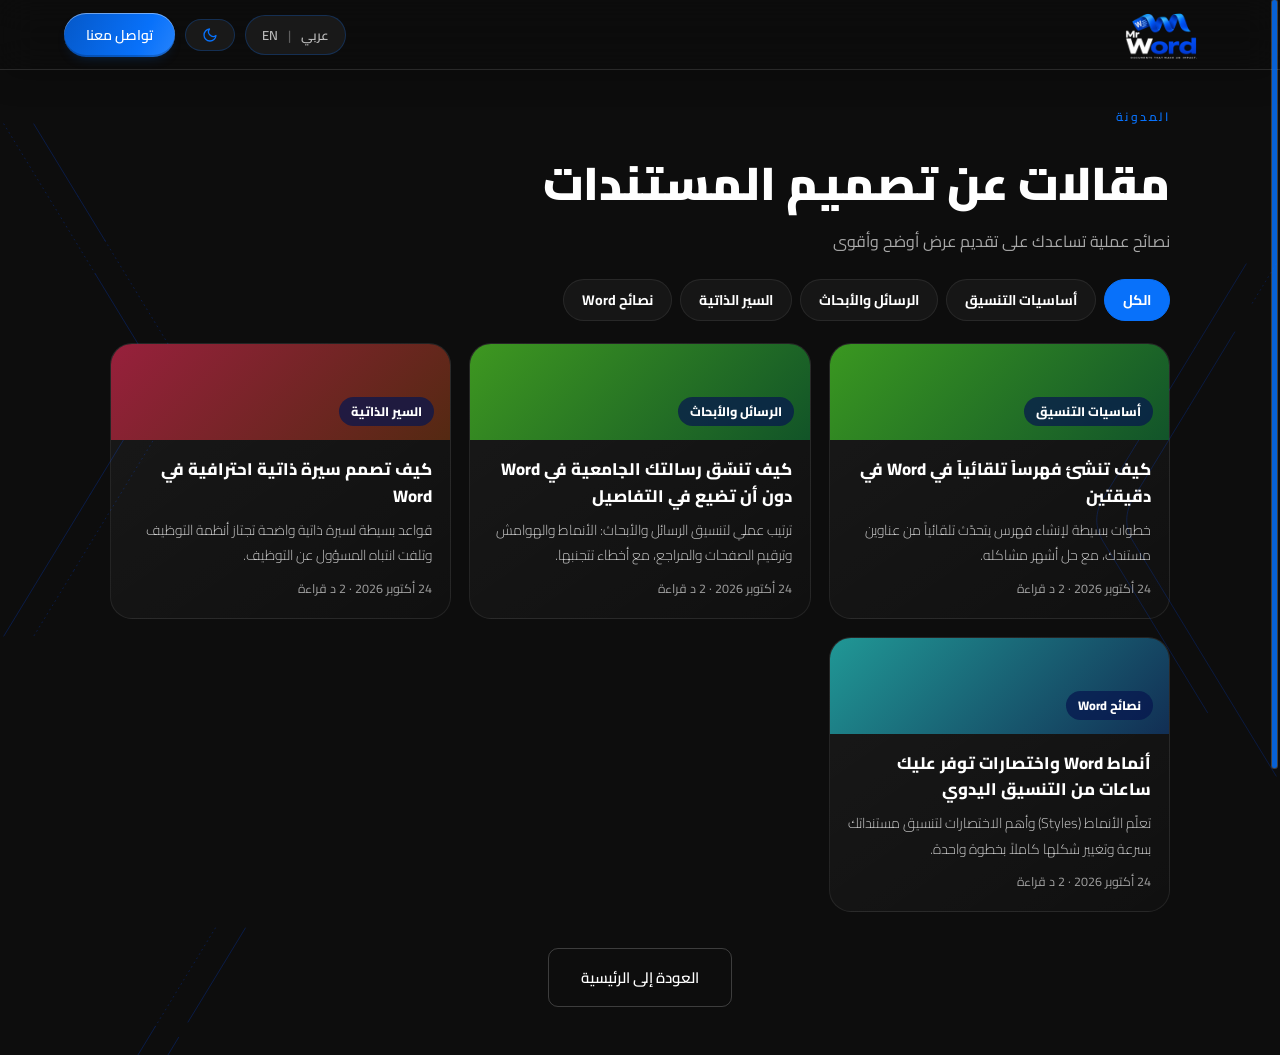
==== blog.html @ cda93b3d "update" ====
<!doctype html>
<html lang="ar" dir="rtl">
  <head>
    <meta charset="UTF-8" />
    <link rel="icon" type="image/png" sizes="32x32" href="image/logoo.png" />
    <link rel="shortcut icon" href="image/logoo.png" />
    <meta name="viewport" content="width=device-width, initial-scale=1.0" />
    <title>مدونة تصميم المستندات | Mr Word</title>
    <meta name="description" content="مقالات عملية عن تنسيق مستندات Word: الفهارس والأنماط والرسائل الجامعية والسير الذاتية ونصائح تختصر وقتك." />
    <meta name="robots" content="index,follow,max-image-preview:large" />
    <link rel="canonical" href="https://hedaribrahem.github.io/Mr-Word/blog.html" />
    <meta name="theme-color" content="#0871FA" />
    <meta property="og:type" content="website" />
    <meta property="og:locale" content="ar_AR" />
    <meta property="og:site_name" content="Mr Word" />
    <meta property="og:title" content="مدونة تصميم المستندات | Mr Word" />
    <meta property="og:description" content="مقالات عملية عن تنسيق مستندات Word: الفهارس والأنماط والرسائل الجامعية والسير الذاتية ونصائح تختصر وقتك." />
    <meta property="og:url" content="https://hedaribrahem.github.io/Mr-Word/blog.html" />
    <meta property="og:image" content="https://hedaribrahem.github.io/Mr-Word/image/og-cover.jpg" />
    <meta property="og:image:width" content="1200" />
    <meta property="og:image:height" content="630" />
    <meta name="twitter:card" content="summary_large_image" />
    <meta name="twitter:title" content="مدونة تصميم المستندات | Mr Word" />
    <meta name="twitter:description" content="مقالات عملية عن تنسيق مستندات Word: الفهارس والأنماط والرسائل الجامعية والسير الذاتية ونصائح تختصر وقتك." />
    <meta name="twitter:image" content="https://hedaribrahem.github.io/Mr-Word/image/og-cover.jpg" />
    <script type="application/ld+json">{"@context":"https://schema.org","@graph":[{"@type":"CollectionPage","@id":"https://hedaribrahem.github.io/Mr-Word/blog.html#page","url":"https://hedaribrahem.github.io/Mr-Word/blog.html","name":"مدونة Mr Word","description":"مقالات عملية عن تنسيق مستندات Word: الفهارس والأنماط والرسائل الجامعية والسير الذاتية ونصائح تختصر وقتك.","inLanguage":"ar","isPartOf":{"@id":"https://hedaribrahem.github.io/Mr-Word/#website"},"publisher":{"@id":"https://hedaribrahem.github.io/Mr-Word/#org"}},{"@type":"BreadcrumbList","itemListElement":[{"@type":"ListItem","position":1,"name":"الرئيسية","item":"https://hedaribrahem.github.io/Mr-Word/"},{"@type":"ListItem","position":2,"name":"المدونة","item":"https://hedaribrahem.github.io/Mr-Word/blog.html"}]}]}</script>
    <link rel="preconnect" href="https://fonts.googleapis.com" />
    <link rel="preconnect" href="https://fonts.gstatic.com" crossorigin />
    <link href="https://fonts.googleapis.com/css2?family=Cairo:wght@300;400;500;600;700;900&family=Tajawal:wght@300;400;500;700;900&display=swap" rel="stylesheet" />
    <link rel="stylesheet" href="style.css" />
  </head>
  <body>
    <script>
      (function () {
        try {
          var t = localStorage.getItem('theme'), l = localStorage.getItem('lang');
          if (t === 'light') document.body.classList.add('light-mode');
          if (l === 'en') { document.documentElement.lang = 'en'; document.documentElement.dir = 'ltr'; document.body.dir = 'ltr'; }
        } catch (e) {}
      })();
    </script>
    <nav id="navbar">
      <a href="index.html" class="nav-logo"><img src="image/logoo.png" alt="Mr Word" class="logo-img" /></a>
      <div style="display: flex; align-items: center; gap: 10px">
        <button class="lang-toggle" onclick="toggleLang()"><span class="lang-text lang-ar">عربي</span><span class="lang-sep">|</span><span class="lang-text lang-en">EN</span></button>
        <button class="theme-toggle" onclick="toggleTheme()" aria-label="Toggle theme"><span class="theme-icon"></span></button>
        <a href="https://wa.me/963935919037" target="_blank" class="nav-cta" data-translate="nav_cta">تواصل معنا</a>
      </div>
    </nav>
    <main class="bl-main">
      <div class="section-header" style="margin-bottom: 24px; text-align: start;"><div><div class="section-label">المدونة</div><h1 class="section-title" style="margin-top: 12px;">مقالات عن تصميم المستندات</h1><p class="section-subtitle" style="margin-top: 8px;">نصائح عملية تساعدك على تقديم عرض أوضح وأقوى</p></div></div>
      <div class="bl-chips" id="blChips"><button type="button" class="bl-chip on" data-c="">الكل</button><button type="button" class="bl-chip" data-c="أساسيات التنسيق">أساسيات التنسيق</button><button type="button" class="bl-chip" data-c="الرسائل والأبحاث">الرسائل والأبحاث</button><button type="button" class="bl-chip" data-c="السير الذاتية">السير الذاتية</button><button type="button" class="bl-chip" data-c="نصائح Word">نصائح Word</button></div>
      <div class="bl-grid" id="blGrid"><a class="bl-card" href="blog/automatic-table-of-contents-word.html" data-cat="أساسيات التنسيق"><span class="bl-cov" style="--h:107"><span>أساسيات التنسيق</span></span><span class="bl-cb"><b class="bl-ct">كيف تنشئ فهرساً تلقائياً في Word في دقيقتين</b><span class="bl-cd">خطوات بسيطة لإنشاء فهرس يتحدّث تلقائياً من عناوين مستندك، مع حل أشهر مشاكله.</span><span class="bl-cm">24 أكتوبر 2026 · 2 د قراءة</span></span></a><a class="bl-card" href="blog/format-thesis-in-word.html" data-cat="الرسائل والأبحاث"><span class="bl-cov" style="--h:105"><span>الرسائل والأبحاث</span></span><span class="bl-cb"><b class="bl-ct">كيف تنسّق رسالتك الجامعية في Word دون أن تضيع في التفاصيل</b><span class="bl-cd">ترتيب عملي لتنسيق الرسائل والأبحاث: الأنماط والهوامش وترقيم الصفحات والمراجع، مع أخطاء تتجنبها.</span><span class="bl-cm">24 أكتوبر 2026 · 2 د قراءة</span></span></a><a class="bl-card" href="blog/professional-cv-in-word.html" data-cat="السير الذاتية"><span class="bl-cov" style="--h:346"><span>السير الذاتية</span></span><span class="bl-cb"><b class="bl-ct">كيف تصمم سيرة ذاتية احترافية في Word</b><span class="bl-cd">قواعد بسيطة لسيرة ذاتية واضحة تجتاز أنظمة التوظيف وتلفت انتباه المسؤول عن التوظيف.</span><span class="bl-cm">24 أكتوبر 2026 · 2 د قراءة</span></span></a><a class="bl-card" href="blog/word-styles-and-shortcuts.html" data-cat="نصائح Word"><span class="bl-cov" style="--h:179"><span>نصائح Word</span></span><span class="bl-cb"><b class="bl-ct">أنماط Word واختصارات توفر عليك ساعات من التنسيق اليدوي</b><span class="bl-cd">تعلّم الأنماط (Styles) وأهم الاختصارات لتنسيق مستنداتك بسرعة وتغيير شكلها كاملاً بخطوة واحدة.</span><span class="bl-cm">24 أكتوبر 2026 · 2 د قراءة</span></span></a></div>
      <p class="bl-back"><a class="btn-outline" href="index.html">العودة إلى الرئيسية</a></p>
    </main>
    <script>
      (function () {
        var box = document.getElementById("blChips"); if (!box) return;
        box.addEventListener("click", function (e) {
          var b = e.target.closest(".bl-chip"); if (!b) return;
          [].forEach.call(box.children, function (x) { x.classList.toggle("on", x === b); });
          [].forEach.call(document.querySelectorAll("#blGrid .bl-card"), function (c) { c.hidden = !!b.dataset.c && c.dataset.cat !== b.dataset.c; });
        });
      })();
    </script>
    <script src="main.js"></script>
    <script src="scrollbar.js"></script>
  </body>
</html>
---- style.css ----
:root {
  --red: #0871FA;
  --red-dark: #0558c8;
  --red-glow: rgba(8, 113, 250, 0.25);
  --dark: #363636;
  --darker: #1a1a1a;
  --darkest: #0d0d0d;
  --white: #ffffff;
  --off-white: #f8f8f8;
  --light-gray: #f0f0f0;
  --mid-gray: #999;
  --bg: #0d0d0d;
  --bg-rgb: 13, 13, 13;
  --surface: rgba(255, 255, 255, 0.03);
  --surface-strong: rgba(255, 255, 255, 0.08);
  --surface-stronger: rgba(255, 255, 255, 0.12);
  --surface-border: rgba(255, 255, 255, 0.08);
  --surface-border-soft: rgba(255, 255, 255, 0.04);
  --surface-rgb: 255, 255, 255;
  --text: #ffffff;
  --text-rgb: 255, 255, 255;
  --text-muted: rgba(255, 255, 255, 0.68);
  --text-muted-strong: rgba(255, 255, 255, 0.55);
  --text-weak: rgba(255, 255, 255, 0.45);
  --shadow: rgba(0, 0, 0, 0.45);
  --shadow-heavy: rgba(0, 0, 0, 0.6);
  --shadow-medium: rgba(0, 0, 0, 0.5);
  --shadow-soft: rgba(0, 0, 0, 0.18);
  --shadow-muted: rgba(0, 0, 0, 0.3);
  --overlay: rgba(0, 0, 0, 0.95);
  --foreground-overlay: rgba(0, 0, 0, 0.6);
  --panel: rgba(255, 255, 255, 0.03);
  --transition: 0.35s cubic-bezier(0.4, 0, 0.2, 1);
  --darkest-rgb: 13, 13, 13;
  --darker-rgb: 26, 26, 26;
  --dark-rgb: 54, 54, 54;
  --white-rgb: 255, 255, 255;
  --red-rgb: 8, 113, 250;
  --off-white-rgb: 248, 248, 248;
  --light-gray-rgb: 240, 240, 240;
  --mid-gray-rgb: 153, 153, 153;
  --hero-bg-start: #0d0d0d;
  --hero-bg-end: #1a1a1a;
  --hero-slide-shadow: rgba(0, 0, 0, 0.4);
}
html[dir="rtl"] body {
  direction: rtl;
}
html[dir="ltr"] body {
  direction: ltr;
}

.light-mode {
  --bg: #f7f7f7;
  --bg-rgb: 247, 247, 247;
  --surface: rgba(255, 255, 255, 0.94);
  --surface-strong: rgba(255, 255, 255, 0.98);
  --surface-stronger: rgba(255, 255, 255, 0.88);
  --surface-border: rgba(0, 0, 0, 0.08);
  --surface-border-soft: rgba(0, 0, 0, 0.04);
  --surface-rgb: 255, 255, 255;
  --text: #161616;
  --text-rgb: 22, 22, 22;
  --text-muted: rgba(22, 22, 22, 0.72);
  --text-muted-strong: rgba(22, 22, 22, 0.6);
  --text-weak: rgba(22, 22, 22, 0.55);
  --shadow: rgba(0, 0, 0, 0.08);
  --shadow-heavy: rgba(0, 0, 0, 0.12);
  --shadow-medium: rgba(0, 0, 0, 0.08);
  --shadow-soft: rgba(0, 0, 0, 0.04);
  --shadow-muted: rgba(0, 0, 0, 0.18);
  --overlay: rgba(var(--text-rgb), 0.08);
  --foreground-overlay: rgba(var(--text-rgb), 0.15);
  --panel: rgba(255, 255, 255, 0.95);
  --darkest: #ffffff;
  --darker: #f4f4f4;
  --dark: #eaeaea;
  --white-rgb: 255, 255, 255;
  --red-rgb: 8, 113, 250;
  --off-white-rgb: 248, 248, 248;
  --light-gray-rgb: 224, 224, 224;
  --mid-gray-rgb: 102, 102, 102;
  --hero-bg-start: #f7f7f7;
  --hero-bg-end: #eaeaea;
  --hero-slide-shadow: rgba(0, 0, 0, 0.12);
}

/* Light Mode Overrides */
.light-mode nav {
  background: rgba(var(--surface-rgb), 0.96);
  border-bottom-color: var(--surface-border);
}

.light-mode .nav-links a {
  color: rgba(var(--text-rgb), 0.78);
}

.light-mode .nav-links a:hover {
  color: rgb(var(--text-rgb));
}

.light-mode .lang-toggle,
.light-mode .theme-toggle {
  background: rgba(var(--surface-rgb), 0.88);
  color: rgb(var(--red-rgb));
  border-color: var(--surface-border);
}

.light-mode .video-title {
  color: rgb(0, 0, 0);
}

.light-mode .lang-toggle:hover,
.light-mode .theme-toggle:hover {
  background: rgba(8, 113, 250, 0.12);
  border-color: rgba(8, 113, 250, 0.4);
  color: rgb(var(--white-rgb));
}

.light-mode .lang-toggle:hover {
  color: rgb(var(--red-rgb));
}

.light-mode .lang-sep {
  color: rgba(var(--text-rgb), 0.45);
}

.light-mode .btn-outline {
  border-color: var(--surface-border);
  color: rgb(var(--text-rgb));
}

.light-mode .hero-bg {
  background:
    radial-gradient(ellipse 60% 70% at 70% 50%, rgba(8, 113, 250, 0.06) 0%, transparent 70%),
    radial-gradient(ellipse 40% 50% at 10% 80%, rgba(8, 113, 250, 0.03) 0%, transparent 60%);
}

.light-mode .hero-grid-lines {
  background-image:
    linear-gradient(rgba(var(--text-rgb), 0.03) 1px, transparent 1px),
    linear-gradient(90deg, rgba(var(--text-rgb), 0.03) 1px, transparent 1px);
}

.light-mode .hero-mockup img {
  box-shadow:
    0 30px 60px rgba(var(--shadow-soft), 0.25),
    0 0 35px rgba(var(--red-rgb), 0.12);
}

.light-mode .floating-badge {
  background: rgba(var(--surface-rgb), 0.92);
  border: 1px solid rgba(8, 113, 250, 0.2);
  color: rgb(var(--text-rgb));
  box-shadow: 0 20px 40px rgba(var(--text-rgb), 0.04);
}

.light-mode .floating-badge .icon::before {
  background: rgba(255, 255, 255, 0.95);
  box-shadow: 0 0 8px rgba(255, 255, 255, 0.24);
}

.light-mode .floating-badge .icon {
  background: var(--red);
}

.light-mode .service-card {
  background: var(--surface);
  border: 1px solid var(--surface-border);
  box-shadow: 0 18px 45px rgba(var(--shadow-soft), 0.06);
}

.light-mode .service-card.featured {
  background: rgba(8, 113, 250, 0.05);
  border-color: rgba(8, 113, 250, 0.3);
}

.light-mode .work-item {
  background: var(--surface);
  border: 1px solid var(--surface-border);
  box-shadow: 0 16px 38px rgba(var(--shadow-soft), 0.05);
}

.light-mode .work-overlay {
  background: linear-gradient(135deg, rgba(var(--text-rgb), 0.18), rgba(var(--text-rgb), 0.1));
}

.light-mode .work-item .work-label {
  color: var(--dark);
  background: rgba(var(--surface-rgb), 0.94);
}

.light-mode .template-card {
  background: var(--surface);
  border: 1px solid var(--surface-border);
}

.light-mode .template-thumb {
  background: linear-gradient(180deg, rgba(var(--surface-rgb), 0.95), rgba(var(--surface-rgb), 0.86));
}

.light-mode .template-thumb svg {
  filter: brightness(1.25) contrast(1.05) !important;
}

.light-mode .template-card:first-child .template-thumb svg rect:first-of-type {
  fill: rgba(248, 248, 248, 1) !important;
}

.light-mode .template-thumb svg rect:first-child {
  fill: rgba(248, 248, 248, 1) !important;
}

.light-mode .template-name {
  background: linear-gradient(135deg, #222, #555);
  -webkit-background-clip: text;
  background-clip: text;
  color: transparent;
}

.light-mode .free-dl-card,
.light-mode .course-card {
  background: var(--surface);
  border: 1px solid var(--surface-border);
}

.light-mode .testimonial-card {
  background: linear-gradient(145deg, rgba(var(--surface-rgb), 0.94), rgba(var(--surface-rgb), 0.9));
  border: 1px solid var(--surface-border);
}

.light-mode .modal {
  background: var(--surface);
  border: 1px solid var(--surface-border);
}

.light-mode .trusted-bar {
  background: rgba(var(--text-rgb), 0.02);
}

.light-mode .logo-pill {
  background: rgba(var(--text-rgb), 0.04);
  border: 1px solid rgba(var(--text-rgb), 0.08);
  color: rgba(var(--text-rgb), 0.6);
}

.light-mode .social-btn {
  background: rgba(var(--surface-rgb), 0.05);
  border: 1px solid rgba(var(--surface-rgb), 0.08);
  color: rgba(255, 255, 255, 0.7);
}

.light-mode .social-btn:hover {
  background: rgba(8, 113, 250, 0.15);
  border-color: rgba(8, 113, 250, 0.4);
  color: #fff;
}

.light-mode .mobile-menu {
  background: rgba(var(--surface-rgb), 0.98);
  border-bottom: 1px solid var(--surface-border);
}

.light-mode .mobile-menu ul li {
  border-bottom: 1px solid rgba(var(--text-rgb), 0.08);
}

.light-mode .mobile-menu ul li a {
  color: rgb(var(--text-rgb));
}

.light-mode .mobile-menu ul li a:hover {
  color: var(--red);
}

.light-mode .qr-placeholder {
  background: rgba(255, 255, 255, 0.96);
  border: 1px solid rgba(8, 113, 250, 0.2);
}

.light-mode .whatsapp-tooltip {
  background: rgba(var(--surface-rgb), 0.94);
  color: rgb(var(--text-rgb));
  border: 1px solid var(--surface-border);
}

.light-mode .footer {
  background: var(--bg);
  border-top-color: var(--surface-border);
}

.light-mode .footer-brand p,
.light-mode .footer-links-col a,
.light-mode .qr-note,
.light-mode .footer-bottom,
.light-mode .footer-credit {
  color: rgba(255, 255, 255, 0.7);
}

.light-mode .footer-links-col h4,
.light-mode .footer-contact h4 {
  color: #fff;
}

.light-mode .footer .social-btn {
  background: rgba(255, 255, 255, 0.05);
  border: 1px solid rgba(255, 255, 255, 0.08);
  color: rgba(255, 255, 255, 0.7);
}

.light-mode .footer .social-btn:hover {
  background: rgba(8, 113, 250, 0.15);
  border-color: rgba(8, 113, 250, 0.4);
  color: #fff;
}

.light-mode .step-num {
  background: var(--surface);
  border-color: var(--surface-border);
  color: var(--red);
}

.light-mode .nav-hamburger span {
  background: rgb(var(--text-rgb));
}

* {
  margin: 0;
  padding: 0;
  box-sizing: border-box;
}

html {
  scroll-behavior: smooth;
  font-family: 'Cairo', 'Tajawal', 'Segoe UI', 'Arial', sans-serif !important;
}

body {
  font-family: 'Cairo', 'Tajawal', 'Segoe UI', 'Arial', sans-serif !important;
  background: rgb(var(--bg-rgb));
  color: rgb(var(--text-rgb));
  overflow-x: hidden;
}

::-webkit-scrollbar { width: 4px; }
::-webkit-scrollbar-track { background: transparent; }
::-webkit-scrollbar-thumb { background: transparent; border-radius: 2px; }
html.is-scrolling::-webkit-scrollbar-thumb { background: rgb(var(--red-rgb)); }
@supports not selector(::-webkit-scrollbar) {
  html { scrollbar-width: thin; scrollbar-color: transparent transparent; }
  html.is-scrolling { scrollbar-color: #0871FA transparent; }
}

nav {
  position: fixed;
  top: 0;
  left: 0;
  right: 0;
  z-index: 1000;
  padding: 0 5vw;
  height: 70px;
  display: flex;
  align-items: center;
  justify-content: space-between;
  background: rgba(var(--bg-rgb), 0.85);
  backdrop-filter: blur(20px);
  border-bottom: 1px solid rgba(8, 113, 250, 0.12);
  transition: var(--transition);
}

.nav-logo {
  display: flex;
  align-items: center;
  gap: 12px;
  text-decoration: none;
}

.logo-img {
  height: 70px;
  width: auto;
  display: block;
  object-fit: contain;
  transition: opacity 0.3s ease;
}

.nav-links {
  display: flex;
  align-items: center;
  gap: 32px;
  list-style: none;
}

.nav-links a {
  color: rgba(var(--text-rgb), 0.75);
  text-decoration: none;
  font-size: 14px;
  font-weight: 500;
  letter-spacing: 0.3px;
  transition: color 0.2s;
  position: relative;
}

.nav-links a::after {
  content: '';
  position: absolute;
  bottom: -4px;
  left: 0;
  right: 0;
  height: 1px;
  background: var(--red);
  transform: scaleX(0);
  transform-origin: right;
  transition: transform 0.3s;
}

.nav-links a:hover {
  color: rgb(var(--text-rgb));
}
.nav-links a:hover::after {
  transform: scaleX(1);
  transform-origin: left;
}

.lang-toggle {
  display: flex;
  align-items: center;
  justify-content: center;
  gap: 8px;
  background: rgba(var(--white-rgb), 0.06);
  backdrop-filter: blur(4px);
  border: 1px solid rgba(8, 113, 250, 0.25);
  border-radius: 40px;
  padding: 7px 16px;
  font-size: 13px;
  font-weight: 600;
  color: rgba(var(--text-rgb), 0.7);
  cursor: pointer;
  transition: all 0.3s cubic-bezier(0.4, 0, 0.2, 1);
  font-family: 'Cairo', 'Tajawal', sans-serif;
}

.lang-toggle:hover {
  background: rgba(8, 113, 250, 0.12);
  border-color: rgba(8, 113, 250, 0.5);
  color: rgb(var(--red-rgb));
  transform: translateY(-1px);
}

.lang-sep {
  color: rgba(var(--text-rgb), 0.3);
  margin: 0 2px;
}

.theme-toggle {
  display: flex;
  align-items: center;
  justify-content: center;
  gap: 8px;
  background: rgba(var(--white-rgb), 0.06);
  backdrop-filter: blur(4px);
  border: 1px solid rgba(8, 113, 250, 0.25);
  border-radius: 40px;
  padding: 7px 16px;
  font-size: 13px;
  font-weight: 600;
  color: rgb(var(--red-rgb));
  cursor: pointer;
  transition: all 0.3s cubic-bezier(0.4, 0, 0.2, 1);
  font-family: 'Cairo', 'Tajawal', sans-serif;
}

.theme-toggle:hover {
  background: rgba(8, 113, 250, 0.12);
  border-color: rgba(8, 113, 250, 0.5);
  color: rgb(var(--red-rgb));
  transform: translateY(-1px);
}

.nav-cta {
  background: rgb(var(--red-rgb));
  color: rgb(var(--white-rgb)) !important;
  padding: 9px 22px;
  border-radius: 8px;
  font-weight: 600 !important;
  font-size: 14px !important;
  text-decoration: none;
  transition: var(--transition);
}

.nav-cta:hover {
  background: var(--red-dark);
  transform: translateY(-1px);
}

#hero {
  min-height: 100vh;
  display: grid;
  grid-template-columns: 1fr 1fr;
  align-items: center;
  padding: 100px 5vw 10px;
  position: relative;
  overflow: hidden;
}

.hero-bg {
  position: absolute;
  inset: 0;
  background:
    radial-gradient(ellipse 60% 70% at 70% 50%, rgba(8, 113, 250, 0.08) 0%, transparent 70%),
    radial-gradient(ellipse 40% 50% at 10% 80%, rgba(8, 113, 250, 0.05) 0%, transparent 60%);
}

.hero-grid-lines {
  position: absolute;
  inset: 0;
  background-image:
    linear-gradient(rgba(var(--text-rgb), 0.03) 1px, transparent 1px),
    linear-gradient(90deg, rgba(var(--text-rgb), 0.03) 1px, transparent 1px);
  background-size: 60px 60px;
  mask-image: radial-gradient(ellipse 80% 80% at 50% 50%, rgba(var(--text-rgb), 0.35) 30%, transparent 80%);
}

.hero-content {
  position: relative;
  z-index: 2;
}

.hero-tag {
  display: inline-flex;
  align-items: center;
  gap: 8px;
  background: rgba(8, 113, 250, 0.12);
  border: 1px solid rgba(8, 113, 250, 0.3);
  border-radius: 100px;
  padding: 6px 16px;
  font-size: 13px;
  color: #5aa2ff;
  margin-bottom: 28px;
}

.hero-tag::before {
  content: '';
  width: 6px;
  height: 6px;
  background: var(--red);
  border-radius: 50%;
  box-shadow: 0 0 8px var(--red);
  animation: pulse 2s infinite;
}

@keyframes pulse {
  0%,
  100% {
    opacity: 1;
  }
  50% {
    opacity: 0.4;
  }
}

.hero-title {
  font-size: clamp(35px, 5.5vw, 60px);
  font-weight: 700;
  line-height: 1.15;
  margin-bottom: 24px;
}

.hero-title .line-red {
  display: block;
  color: var(--red);
  position: relative;
}

.hero-title .line-red::after {
  content: '';
  position: absolute;
  bottom: -10px;
  right: 0;
  width: 100%;
  height: 2px;
  background: linear-gradient(to left, var(--red), transparent);
}

html[dir="ltr"] .hero-title .line-red::after {
  right: auto;
  left: 0;
  background: linear-gradient(to right, var(--red), transparent);
}

.hero-title span:last-child {
  display: block;
  font-size: clamp(24px, 3vw, 40px);
  font-weight: 600;
  line-height: 1.2;
  margin-top: 10px;
  margin-bottom: 18px;
}

.hero-subtitle {
  font-size: 16px;
  color: rgba(var(--text-rgb), 0.72);
  line-height: 1.8;
  max-width: 480px;
  margin-bottom: 40px;
  font-weight: 400;
}

.hero-actions {
  display: flex;
  gap: 16px;
  flex-wrap: wrap;
  margin-top: 18px;
}

.cta-actions {
  display: flex;
  gap: 12px;
  flex-wrap: wrap;
  align-items: stretch;
  justify-content: center;
  margin-top: 24px;
}

.cta-actions > a {
  display: flex;
  align-items: center;
  justify-content: center;
  min-height: 56px;
  width: auto;
  padding: 14px 32px;
}

.btn-primary {
  display: inline-flex;
  align-items: center;
  gap: 10px;
  background: var(--red);
  color: var(--white);
  padding: 14px 32px;
  border-radius: 10px;
  font-size: 15px;
  font-weight: 700;
  text-decoration: none;
  border: none;
  cursor: pointer;
  transition: var(--transition);
  font-family: 'Cairo', sans-serif;
}

.btn-primary:hover {
  transform: translateY(-2px);
  box-shadow: 0 8px 30px rgba(8, 113, 250, 0.4);
}

.btn-primary svg {
  transition: transform 0.2s ease;
}

html[dir="rtl"] .hero-actions .btn-primary svg {
  transform: rotate(180deg);
}

.inline-logo {
  display: inline-block;
  height: 1.1em;
  width: auto;
  vertical-align: middle;
  margin: 0 0.25em;
  position: relative;
  top: -1px;
}

.btn-outline {
  display: inline-flex;
  align-items: center;
  gap: 10px;
  background: transparent;
  color: var(--white);
  padding: 14px 32px;
  border-radius: 10px;
  font-size: 15px;
  font-weight: 600;
  text-decoration: none;
  border: 1px solid rgba(var(--white-rgb), 0.2);
  cursor: pointer;
  transition: var(--transition);
  font-family: 'Cairo', sans-serif;
}

.btn-outline:hover {
  border-color: var(--red);
  color: var(--red);
  background: rgba(8, 113, 250, 0.06);
}

.hero-stats {
  display: flex;
  gap: 40px;
  margin-top: 56px;
}

.stat-item {
  text-align: center;
}

.stat-number {
  display: block;
  font-size: 32px;
  font-weight: 900;
  color: var(--red);
  line-height: 1;
}

.stat-label {
  font-size: 12px;
  color: rgba(var(--text-rgb), 0.55);
  margin-top: 4px;
  font-weight: 400;
}

.hero-visual {
  position: relative;
  z-index: 2;
  display: flex;
  justify-content: center;
  align-items: center;
}

.hero-mockup {
  position: relative;
  width: 100%;
  max-width: 560px;
}

.hero-mockup img {
  width: 100%;
  border-radius: 16px;
  box-shadow:
    0 40px 100px var(--shadow-heavy),
    0 0 60px rgba(8, 113, 250, 0.15);
}

.floating-badge {
  position: absolute;
  display: inline-flex;
  align-items: center;
  justify-content: center;
  gap: 12px;
  background: rgba(var(--darkest-rgb), 0.9);
  backdrop-filter: blur(12px);
  border: 1px solid rgba(8, 113, 250, 0.3);
  border-radius: 12px;
  padding: 10px 20px;
  font-size: 13px;
  font-weight: 600;
  white-space: nowrap;
}

.floating-badge.top-right {
  top: -20px;
  left: -20px;
  animation: float 4s ease-in-out infinite;
}

.floating-badge.bottom-left {
  bottom: 20px;
  right: -30px;
  animation: float 4s 2s ease-in-out infinite;
}

.floating-badge .icon {
  display: inline-flex;
  align-items: center;
  justify-content: center;
  width: 22px;
  height: 22px;
  background: var(--red);
  border-radius: 6px;
  margin: 0;
  text-align: center;
  line-height: 22px;
  font-size: 12px;
  position: relative;
}

.floating-badge .icon::before {
  content: '';
  position: absolute;
  width: 8px;
  height: 8px;
  border-radius: 50%;
  top: 50%;
  left: 50%;
  transform: translate(-50%, -50%);
  background: rgba(255, 255, 255, 0.95);
  box-shadow: 0 0 10px rgba(255, 255, 255, 0.24);
  animation: pulse 2s infinite;
  pointer-events: none;
}

@keyframes float {
  0%,
  100% {
    transform: translateY(0);
  }
  50% {
    transform: translateY(-8px);
  }
}

section {
  padding: 100px 5vw;
}

.section-label {
  display: inline-flex;
  align-items: center;
  gap: 8px;
  font-size: 12px;
  font-weight: 600;
  letter-spacing: 2.5px;
  text-transform: uppercase;
  color: var(--red);
  margin-bottom: 16px;
}

.section-label::before {
  content: none;
}

.section-title {
  font-size: clamp(28px, 4vw, 46px);
  font-weight: 900;
  line-height: 1.2;
  margin-bottom: 16px;
}

.section-subtitle {
  font-size: 16px;
  color: rgba(var(--text-rgb), 0.64);
  line-height: 1.75;
  max-width: 720px;
  font-weight: 400;
}

.section-header {
  display: flex;
  justify-content: space-between;
  align-items: flex-end;
  margin-bottom: 56px;
  flex-wrap: wrap;
  gap: 20px;
}

[dir="ltr"] .section-header > div {
  text-align: left;
}

.services-grid {
  display: grid;
  grid-template-columns: repeat(3, 1fr);
  gap: 24px;
}

.service-card {
  background: var(--surface);
  border: 1px solid rgba(var(--white-rgb), 0.06);
  border-radius: 20px;
  padding: 36px 32px;
  transition: var(--transition);
}

.service-card:hover .service-icon {
  transform: scale(1.05);
  background: rgba(8, 113, 250, 0.15);
  box-shadow: 0 8px 20px rgba(8, 113, 250, 0.2);
}

.service-card.featured {
  border-color: rgba(8, 113, 250, 0.3);
  background: rgba(8, 113, 250, 0.05);
  position: relative;
}

html[lang="ar"] .service-card.featured::after {
  content: 'الأكثر طلباً';
}

html[lang="en"] .service-card.featured::after {
  content: 'Most Requested';
}

.service-card.featured::after {
  position: absolute;
  top: 20px;
  left: auto;
  inset-inline-end: 20px;
  background: var(--red);
  color: white;
  font-size: 11px;
  font-weight: 700;
  padding: 4px 12px;
  border-radius: 100px;
}

.service-icon {
  width: 64px;
  height: 64px;
  display: flex;
  align-items: center;
  justify-content: center;
  margin-bottom: 24px;
  border-radius: 18px;
  background: rgba(8, 113, 250, 0.08);
  transition: all 0.3s ease;
}

.service-name {
  font-size: 19px;
  font-weight: 700;
  margin-bottom: 12px;
}

.service-desc {
  font-size: 14px;
  color: rgba(var(--text-rgb), 0.72);
  line-height: 1.75;
}

.service-features {
  list-style: none;
  margin-top: 20px;
}

.service-features li {
  font-size: 13px;
  color: rgba(var(--text-rgb), 0.68);
  padding: 5px 0;
  padding-right: 18px;
  position: relative;
}

.service-features li::before {
  content: '✓';
  position: absolute;
  right: 0;
  color: var(--red);
  font-weight: 700;
  font-size: 11px;
}

.service-link {
  display: inline-flex;
  align-items: center;
  gap: 8px;
  margin-top: 24px;
  font-size: 14px;
  font-weight: 700;
  color: var(--red);
  text-decoration: none;
  transition: gap 0.2s;
}

.service-link:hover {
  gap: 12px;
}

/* تحسينات قسم الأعمال */
.works-grid {
  display: grid;
  grid-template-columns: repeat(3, 1fr);
  gap: 24px;
  margin-bottom: 40px;
}

.work-item {
  position: relative;
  border-radius: 20px;
  overflow: hidden;
  aspect-ratio: 16 / 10;
  background: var(--surface);
  border: 1px solid rgba(var(--white-rgb), 0.08);
  transition: all 0.4s cubic-bezier(0.2, 0.9, 0.4, 1.1);
  cursor: pointer;
}

.work-item:hover {
  transform: translateY(-6px) scale(1.02);
  border-color: rgba(8, 113, 250, 0.4);
  box-shadow:
    0 20px 40px var(--shadow-medium),
    0 0 20px rgba(8, 113, 250, 0.2);
}

.work-item img {
  width: 100%;
  height: 100%;
  object-fit: cover;
  transition: transform 0.5s ease;
}

.work-item:hover img {
  transform: scale(1.08);
}

.work-overlay {
  position: absolute;
  inset: 0;
  background: linear-gradient(135deg, rgba(var(--text-rgb), 0.18), rgba(var(--text-rgb), 0.1));
  backdrop-filter: blur(4px);
  display: flex;
  flex-direction: column;
  align-items: center;
  justify-content: center;
  gap: 16px;
  opacity: 0;
  transition: opacity 0.35s ease;
  padding: 20px;
  text-align: center;
  color: var(--dark);
}

.work-item:hover .work-overlay {
  opacity: 1;
}

.work-label {
  font-size: 1.1rem;
  font-weight: 700;
  color: var(--dark);
  background: rgba(var(--white-rgb), 0.92);
  padding: 6px 14px;
  border-radius: 40px;
  letter-spacing: 0.5px;
  transform: translateY(10px);
  transition: transform 0.3s ease 0.05s;
}

.work-item:hover .work-label {
  transform: translateY(0);
}

.work-overlay,
.work-overlay * {
  color: #000 !important;
}

.work-preview-btn {
  background: var(--red);
  color: #000 !important;
  border: none;
  padding: 8px 20px;
  border-radius: 40px;
  font-size: 0.85rem;
  font-weight: 600;
  font-family: 'Cairo', sans-serif;
  cursor: pointer;
  transform: translateY(15px);
  opacity: 0;
  transition: all 0.3s ease 0.1s;
  box-shadow: 0 4px 12px var(--shadow-muted);
}

.work-item:hover .work-preview-btn {
  transform: translateY(0);
  opacity: 1;
}

.work-preview-btn:hover {
  background: var(--red-dark);
  transform: scale(1.05);
}

@keyframes fadeIn {
  from {
    opacity: 0;
  }
  to {
    opacity: 1;
  }
}

@keyframes zoomIn {
  from {
    transform: scale(0.8);
    opacity: 0;
  }
  to {
    transform: scale(1);
    opacity: 1;
  }
}

@media (max-width: 1024px) {
  .works-grid {
    grid-template-columns: repeat(2, 1fr);
  }
}

@media (max-width: 640px) {
  .works-grid {
    grid-template-columns: 1fr;
  }
}

.templates-showcase {
  display: grid;
  grid-template-columns: repeat(4, 1fr);
  gap: 28px;
  margin-top: 20px;
}

.template-card {
  background: var(--surface);
  border: 1px solid var(--surface-border);
  border-radius: 24px;
  overflow: hidden;
  transition: all 0.35s ease;
  display: flex;
  flex-direction: column;
}

.template-thumb {
  aspect-ratio: 400 / 220;
  overflow: hidden;
  background: linear-gradient(180deg, rgba(255, 255, 255, 0.05), rgba(255, 255, 255, 0.02));
}

.template-thumb img,
.template-thumb svg {
  width: 100%;
  height: 100%;
  display: block;
  object-fit: cover;
  transition: transform 0.35s ease;
}

.template-card:hover {
  border-color: rgba(8, 113, 250, 0.45);
}

.template-card:hover .template-thumb img {
  transform: scale(1.05);
}

.template-info {
  display: flex;
  align-items: center;
  justify-content: space-between;
  gap: 12px;
  padding: 18px 20px 22px;
}

.template-name {
  font-family: 'Cairo', sans-serif;
  font-size: 1rem;
  font-weight: 300;
  margin: 0;
  color: rgba(var(--text-rgb), 0.92);
  white-space: nowrap;
  overflow: hidden;
  text-overflow: ellipsis;
}

.template-cat {
  font-size: 0.7rem;
  font-weight: 700;
  text-transform: uppercase;
  color: var(--red);
  letter-spacing: 1px;
  margin-bottom: 16px;
}

.template-price {
  display: flex;
  align-items: center;
  justify-content: flex-end;
  gap: 12px;
}

.price-label {
  background: rgba(8, 113, 250, 0.1);
  padding: 5px 14px;
  border-radius: 40px;
  font-size: 0.8rem;
  font-weight: 600;
  color: rgba(var(--text-rgb),0.8);
  border: 1px solid rgba(8,113,250,0.3);
}

.price-free-badge {
  background: rgba(74,222,128,0.12);
  color: #4ade80;
  padding: 5px 14px;
  border-radius: 40px;
  font-size: 0.8rem;
  font-weight: 700;
  border: 1px solid rgba(74,222,128,0.3);
}

.btn-whatsapp {
  background: #25D366;
  color: white;
  padding: 6px 18px;
  border-radius: 40px;
  font-size: 0.7rem;
  font-weight: 600;
  text-decoration: none;
  display: inline-flex;
  align-items: center;
  gap: 6px;
  transition: 0.2s;
  white-space: nowrap;
  text-align: left;
}

.btn-whatsapp:hover {
  background: #1da851;
  transform: scale(1.02);
}

.btn-download {
  display: inline-flex;
  align-items: center;
  justify-content: center;
  background: var(--red);
  color: var(--white);
  padding: 10px 18px;
  border-radius: 999px;
  font-size: 0.9rem;
  font-weight: 700;
  text-decoration: none;
  transition: transform 0.2s ease, background 0.2s ease;
}

.btn-download:hover {
  background: var(--red-dark);
  transform: translateY(-1px);
}

.hidden-template {
  display: none;
}

.templates-actions {
  display: flex;
  justify-content: center;
  align-items: center;
  margin-top: 32px;
  width: 100%;
}

.templates-toggle-btn {
  padding: 12px 26px;
  font-size: 15px;
  min-width: 180px;
}

@media (max-width: 1100px) {
  .templates-showcase { grid-template-columns: repeat(2, 1fr); }
}

@media (max-width: 640px) {
  .templates-showcase { grid-template-columns: 1fr; }
}

#free-download {
  background: rgb(var(--darker-rgb));
}

.free-dl-wrap {
  display: grid;
  grid-template-columns: 1fr 1fr;
  gap: 60px;
  align-items: center;
}

.free-dl-card {
  background: rgba(var(--white-rgb), 0.03);
  border: 1px solid rgba(8, 113, 250, 0.2);
  border-radius: 24px;
  padding: 36px;
}

.free-dl-card img {
  width: 100%;
  border-radius: 12px;
}

.email-form {
  display: flex;
  flex-direction: column;
  gap: 14px;
}

.form-input {
  width: 100%;
  background: rgba(var(--white-rgb), 0.05);
  border: 1px solid rgba(var(--white-rgb), 0.12);
  border-radius: 10px;
  padding: 14px 18px;
  font-size: 14px;
  color: rgb(var(--white-rgb));
  font-family: 'Cairo', sans-serif;
  outline: none;
}

.form-input:focus {
  border-color: rgba(8, 113, 250, 0.5);
}

.form-note {
  font-size: 12px;
  color: rgba(var(--text-rgb), 0.35);
  text-align: center;
}

.courses-grid {
  display: grid;
  grid-template-columns: repeat(3, 1fr);
  gap: 24px;
}

.course-card {
  background: rgba(var(--white-rgb), 0.03);
  border: 1px solid rgba(var(--white-rgb), 0.07);
  border-radius: 20px;
  overflow: hidden;
  transition: var(--transition);
}

.course-card:hover {
  border-color: rgba(8, 113, 250, 0.3);
  transform: translateY(-4px);
}

.course-thumb {
  aspect-ratio: 16/9;
  background: var(--dark);
  position: relative;
}

.course-thumb-bg {
  width: 100%;
  height: 100%;
  background: linear-gradient(135deg, rgba(8, 113, 250, 0.15) 0%, rgba(var(--dark-rgb), 0.8) 100%);
  display: flex;
  align-items: center;
  justify-content: center;
  font-size: 48px;
}

.course-body {
  padding: 22px;
}

.course-level {
  font-size: 11px;
  font-weight: 700;
  text-transform: uppercase;
  color: var(--red);
  margin-bottom: 8px;
}

.course-title {
  font-size: 17px;
  font-weight: 700;
  margin-bottom: 10px;
}

.course-meta {
  display: flex;
  gap: 16px;
  font-size: 13px;
  color: rgba(var(--text-rgb), 0.5);
}

.course-footer {
  padding: 16px 22px;
  border-top: 1px solid rgba(var(--white-rgb), 0.06);
  display: flex;
  align-items: center;
  justify-content: space-between;
}

.course-price-free {
  color: #4ade80;
  font-weight: 700;
}

.course-price-paid {
  color: var(--white);
  font-weight: 900;
}

.testimonial-card {
  width: 320px;
  flex-shrink: 0;
  display: flex;
  flex-direction: column;
  background: linear-gradient(145deg, rgba(var(--white-rgb), 0.04), rgba(var(--white-rgb), 0.01));
  backdrop-filter: blur(4px);
  border: 1px solid rgba(8, 113, 250, 0.2);
  border-radius: 28px;
  padding: 28px 24px;
  transition: all 0.25s;
  position: relative;
}
/* ── Testimonials Infinite Loop ── */
#testimonials {
  padding-bottom: 60px; /* تقليل الفراغ السفلي */
}

.testi-loop-wrap {
  overflow: hidden;
  direction: ltr; /* ← مهم جداً: يمنع RTL من عكس اتجاه الحركة */
  touch-action: pan-y;
  cursor: grab;
  padding-top: 10px;
  mask-image: linear-gradient(
    to right,
    transparent 0%,
    black 8%,
    black 92%,
    transparent 100%
  );
  -webkit-mask-image: linear-gradient(
    to right,
    transparent 0%,
    black 8%,
    black 92%,
    transparent 100%
  );
}

.testi-loop-track {
  display: flex;
  flex-direction: row; /* ← صريح لمنع أي تأثير من RTL */
  gap: 24px;
  width: max-content;
  will-change: transform;
}

.testi-loop-track .testimonial-card {
  width: 340px;
  flex-shrink: 0;
  margin: 0;
  direction: rtl; /* ← نعيد RTL للبطاقات نفسها فقط */
}

[dir="ltr"] .testi-loop-track .testimonial-card {
  direction: ltr;
}

.testimonial-card:hover {
  transform: translateY(-6px);
  border-color: rgba(8, 113, 250, 0.5);
  box-shadow: 0 20px 35px var(--shadow), 0 0 0 1px rgba(8,113,250,0.2);
  background: rgba(var(--white-rgb),0.06);
}

.testimonial-stars {
  color: rgba(8, 113, 250, 0.35);
  -webkit-text-fill-color: rgba(8, 113, 250, 0.35);
  -webkit-text-stroke: 0.9px rgb(8, 113, 250);
  text-stroke: 0.9px rgb(8, 113, 250);
  text-shadow: 0 0 2px rgba(8, 113, 250, 0.25);
  font-family: 'Cairo', 'Tajawal', 'Segoe UI Symbol', Arial, sans-serif;
  font-weight: 900;
  font-size: 18px;
  letter-spacing: 2px;
  margin-bottom: 18px;
  display: inline-block;
}

[dir="ltr"] .testimonial-stars {
  text-align: left;
}

.testimonial-text {
  font-size: 15px;
  line-height: 1.7;
  color: rgba(var(--text-rgb), 0.85);
  margin-bottom: 26px;
  font-weight: 400;
}

[dir="ltr"] .testimonial-text {
  text-align: left;
}

.testimonial-author {
  display: flex;
  align-items: center;
  gap: 14px;
  border-top: none;
  padding-top: 20px;
  margin-top: auto;
  position: relative;
}

.testimonial-author::before {
  content: '';
  position: absolute;
  left: 0;
  right: 0;
  top: 10px;
  height: 1px;
  background: linear-gradient(
    to right,
    rgba(var(--text-rgb), 0) 0%,
    rgba(var(--text-rgb), 0.18) 35%,
    rgba(var(--text-rgb), 0.28) 50%,
    rgba(var(--text-rgb), 0.18) 65%,
    rgba(var(--text-rgb), 0) 100%
  );
}

[dir="ltr"] .testimonial-author {
  text-align: left;
  justify-content: flex-start;
  flex-direction: row;
  direction: ltr;
}

[dir="ltr"] .author-avatar {
  order: 1;
}

[dir="ltr"] .testimonial-author > div:nth-child(2) {
  order: 2;
}

[dir="rtl"] .testimonial-author {
  flex-direction: row;
  justify-content: flex-start;
  text-align: right;
}

[dir="rtl"] .author-avatar {
  order: 1;
}

[dir="rtl"] .testimonial-author > div:nth-child(2) {
  order: 2;
}

.testimonial-author > div:nth-child(2) {
  display: flex;
  flex-direction: column;
}

[dir="ltr"] .testimonial-card {
  text-align: left;
}

.author-avatar {
  width: 48px;
  height: 48px;
  background: rgba(8, 113, 250, 0.2);
  border-radius: 60px;
  display: flex;
  align-items: center;
  justify-content: center;
  font-size: 18px;
  font-weight: 800;
  color: #0871FA;
  border: 1px solid rgba(8, 113, 250, 0.4);
}

.author-name {
  font-weight: 600;
  color: var(--text);
  margin-bottom: 2px;
}

.author-role {
  font-size: 14px;
  color: var(--text-muted);
}

[dir="ltr"] .author-name,
[dir="ltr"] .author-role {
  text-align: left;
}

[dir="rtl"] .author-name,
[dir="rtl"] .author-role {
  text-align: right;
}


.process-steps {
  display: grid;
  grid-template-columns: repeat(4, 1fr);
  gap: 24px;
}

.step-num {
  width: 60px;
  height: 60px;
  background: var(--darkest);
  border: 2px solid rgba(8, 113, 250, 0.3);
  border-radius: 50%;
  display: flex;
  align-items: center;
  justify-content: center;
  font-size: 20px;
  font-weight: 900;
  color: var(--red);
  margin: 0 auto 20px;
}

/* Adjust step number alignment for RTL and LTR */
[dir="rtl"] .step-num {
  margin-left: auto;
  margin-right: 0;
}

[dir="ltr"] .step-num {
  margin-right: auto;
  margin-left: 0;
}

.cta-box {
  background: rgba(8, 113, 250, 0.05);
  border: 1px solid rgba(8, 113, 250, 0.25);
  border-radius: 28px;
  padding: 64px 48px;
  text-align: center;
}
footer {
  background: rgb(var(--darkest-rgb));
  border-top: 1px solid rgba(var(--white-rgb), 0.05);
  padding: 60px 5vw 30px;
}

.footer-container {
  display: grid;
  grid-template-columns: 2fr 1fr 1fr 1.2fr;
  gap: 40px;
  margin-bottom: 50px;
}

.logo-area {
  display: flex;
  align-items: center;
  gap: 12px;
  margin-bottom: 20px;
}

.logo-text {
  font-size: 22px;
  font-weight: 800;
  background: linear-gradient(135deg, #fff, #aaa);
  -webkit-background-clip: text;
  background-clip: text;
  color: transparent;
}

.footer-brand p {
  font-size: 14px;
  color: rgba(var(--text-rgb), 0.5);
  line-height: 1.7;
  margin-bottom: 25px;
  max-width: 280px;
}

.social-links {
  display: flex;
  gap: 12px;
  flex-wrap: wrap;
}

.social-btn {
  width: 38px;
  height: 38px;
  background: rgba(var(--white-rgb), 0.05);
  border: 1px solid rgba(var(--white-rgb), 0.08);
  border-radius: 12px;
  display: flex;
  align-items: center;
  justify-content: center;
  color: rgba(var(--text-rgb), 0.7);
  transition: all 0.2s;
  text-decoration: none;
}

.social-btn:hover {
  background: rgba(8, 113, 250, 0.15);
  border-color: rgba(8, 113, 250, 0.4);
  color: #fff;
  transform: translateY(-2px);
}

.footer-links-col h4 {
  font-size: 1rem;
  font-weight: 700;
  margin-bottom: 20px;
  color: #fff;
  letter-spacing: 0.5px;
}

.footer-links-col ul {
  list-style: none;
  padding: 0;
}

.footer-links-col li {
  margin-bottom: 12px;
}

.footer-links-col a {
  color: rgba(var(--text-rgb), 0.5);
  text-decoration: none;
  font-size: 0.85rem;
  transition: 0.2s;
}

.footer-links-col a:hover {
  color: #0871FA;
  padding-right: 4px;
}

.footer-contact h4 {
  font-size: 1rem;
  font-weight: 700;
  margin-bottom: 20px;
  color: #fff;
}

.qr-placeholder {
  background: rgba(255, 255, 255, 0.96);
  border-radius: 16px;
  padding: 8px;
  display: inline-block;
  border: 1px solid rgba(8, 113, 250, 0.2);
}

img.qr-code {
  filter: none !important;
  -webkit-filter: none !important;
  mix-blend-mode: normal !important;
  opacity: 1 !important;
  background-color: #fff !important;
  image-rendering: auto !important;
}

.qr-note {
  font-size: 12px;
  color: rgba(var(--text-rgb), 0.4);
  margin-top: 12px;
}

.footer-bottom {
  border-top: 1px solid rgba(var(--white-rgb), 0.05);
  padding-top: 25px;
  display: flex;
  justify-content: space-between;
  align-items: center;
  font-size: 13px;
  color: rgba(var(--text-rgb), 0.35);
  flex-wrap: wrap;
  gap: 15px;
}

.footer-credit {
  font-size: 12px;
  color: rgba(var(--text-rgb), 0.25);
}

@media (max-width: 1024px) {
  .footer-container {
    grid-template-columns: 1fr 1fr;
    gap: 40px;
  }
  .footer-brand {
    grid-column: span 2;
  }
}

@media (max-width: 640px) {
  .footer-container {
    grid-template-columns: 1fr;
  }
  .footer-brand {
    grid-column: span 1;
  }
  .footer-bottom {
    flex-direction: column;
    text-align: center;
  }
}

/* لوقو الفوتر فقط */
.footer-logo-link {
  display: inline-block;
  margin-bottom: 5px;
}

.footer-logo {
  height: 80px;  /* ← يمكنك تغيير الحجم هنا بسهولة */
  width: auto;
  max-width: 100%;
  object-fit: contain;
  transition: transform 0.2s, opacity 0.3s ease;
}

.footer-logo:hover {
  transform: scale(1.02);
}

.modal-overlay {
  position: fixed;
  inset: 0;
  background: var(--overlay);
  backdrop-filter: blur(8px);
  z-index: 2000;
  display: flex;
  align-items: center;
  justify-content: center;
  opacity: 0;
  pointer-events: none;
  transition: opacity 0.3s;
}

.modal-overlay.active {
  opacity: 1;
  pointer-events: all;
}

.modal {
  background: rgb(var(--darker-rgb));
  border: 1px solid rgba(8, 113, 250, 0.2);
  border-radius: 24px;
  padding: 40px;
  max-width: 480px;
  width: 90%;
}

.reveal {
  opacity: 0;
  transform: translateY(30px);
  transition:
    opacity 0.7s,
    transform 0.7s;
}
.reveal.visible {
  opacity: 1;
  transform: translateY(0);
}
.reveal-delay-1 {
  transition-delay: 0.1s;
}
.reveal-delay-2 {
  transition-delay: 0.2s;
}
.reveal-delay-3 {
  transition-delay: 0.3s;
}

@media (max-width: 1024px) {
  #hero {
    grid-template-columns: 1fr;
    text-align: center;
  }
  .services-grid,
  .works-grid,
  .courses-grid {
    grid-template-columns: 1fr 1fr;
  }
  .templates-showcase {
    grid-template-columns: 1fr 1fr;
  }
  .process-steps {
    grid-template-columns: 1fr 1fr;
  }
  .free-dl-wrap {
    grid-template-columns: 1fr;
  }
  .footer-grid {
    grid-template-columns: 1fr 1fr;
  }
}

@media (max-width: 640px) {
  .nav-links {
    display: none;
  }
  .services-grid,
  .works-grid,
  .courses-grid {
    grid-template-columns: 1fr;
  }
  .templates-showcase {
    grid-template-columns: 1fr;
  }
  .process-steps {
    grid-template-columns: 1fr;
  }
  .footer-grid {
    grid-template-columns: 1fr;
  }
}

.ticker-wrap {
  background: var(--red);
  padding: 12px 0;
  overflow: hidden;
  white-space: nowrap;
}

.ticker-inner {
  display: inline-flex;
  gap: 60px;
  animation: ticker 25s linear infinite;
}

.ticker-item {
  font-size: 13px;
  font-weight: 700;
  color: rgba(255, 255, 255, 0.9);
  display: flex;
  align-items: center;
  gap: 10px;
}

.ticker-dot {
  width: 5px;
  height: 5px;
  background: rgba(255, 255, 255, 0.6);
  border-radius: 50%;
}

@keyframes ticker {
  from {
    transform: translateX(0);
  }
  to {
    transform: translateX(-50%);
  }
}

.trusted-bar {
  padding: 48px 5vw;
  background: rgba(var(--white-rgb), 0.015);
  text-align: center;
}

.logos-row {
  display: flex;
  justify-content: center;
  gap: 48px;
  flex-wrap: wrap;
}

.logo-pill {
  background: rgba(var(--white-rgb), 0.05);
  border: 1px solid rgba(var(--white-rgb), 0.08);
  border-radius: 8px;
  padding: 10px 24px;
  font-size: 14px;
  font-weight: 700;
  color: rgba(var(--text-rgb), 0.35);
}

.roadmap-timeline {
  position: relative;
  padding-right: 30px;
}

.roadmap-timeline::before {
  content: '';
  position: absolute;
  right: 0;
  top: 0;
  bottom: 0;
  width: 2px;
  background: linear-gradient(to bottom, var(--red), rgba(8, 113, 250, 0.1));
}

.roadmap-item {
  position: relative;
  padding-right: 40px;
  padding-bottom: 48px;
}

.roadmap-item::before {
  content: '';
  position: absolute;
  right: -9px;
  top: 4px;
  width: 18px;
  height: 18px;
  background: var(--red);
  border-radius: 50%;
  border: 3px solid var(--darker);
}

.social-links {
  display: flex;
  gap: 10px;
  margin-top: 20px;
}

.social-btn {
  width: 36px;
  height: 36px;
  background: rgba(var(--white-rgb), 0.06);
  border: 1px solid rgba(var(--white-rgb), 0.1);
  border-radius: 8px;
  display: flex;
  align-items: center;
  justify-content: center;
  text-decoration: none;
  color: rgb(var(--white-rgb));
  transition: var(--transition);
}

.social-btn:hover {
  background: rgba(8, 113, 250, 0.15);
}

.footer-bottom {
  border-top: 1px solid rgba(var(--white-rgb), 0.06);
  padding-top: 24px;
  display: flex;
  justify-content: space-between;
  font-size: 13px;
  color: rgba(var(--text-rgb), 0.3);
}

/* سس */


/* ════════════════════════════
   MOBILE MENU BUTTON
════════════════════════════ */
.nav-hamburger {
  display: none;
  flex-direction: column;
  justify-content: center;
  gap: 5px;
  cursor: pointer;
  padding: 6px;
  background: none;
  border: none;
}
.nav-hamburger span {
  display: block;
  width: 24px;
  height: 2px;
  background: var(--white);
  border-radius: 2px;
  transition: var(--transition);
}
.nav-hamburger.open span:nth-child(1) {
  transform: translateY(7px) rotate(45deg);
}
.nav-hamburger.open span:nth-child(2) {
  opacity: 0;
  transform: scaleX(0);
}
.nav-hamburger.open span:nth-child(3) {
  transform: translateY(-7px) rotate(-45deg);
}

/* ════════════════════════════
   MOBILE MENU DRAWER
════════════════════════════ */
.mobile-menu {
  display: none;
  position: fixed;
  top: 70px;
  right: 0;
  left: 0;
  z-index: 999;
  background: rgba(var(--darkest-rgb), 0.98);
  backdrop-filter: blur(20px);
  border-bottom: 1px solid rgba(8, 113, 250, 0.2);
  padding: 0;
  max-height: 0;
  overflow: hidden;
  transition: max-height 0.4s cubic-bezier(0.4, 0, 0.2, 1);
}
.mobile-menu.open {
  display: block;
  max-height: 500px;
}
.mobile-menu ul {
  list-style: none;
  padding: 16px 5vw 24px;
  display: flex;
  flex-direction: column;
  gap: 0;
}
.mobile-menu ul li {
  border-bottom: 1px solid rgba(255, 255, 255, 0.05);
}
.mobile-menu ul li:last-child {
  border-bottom: none;
}
.mobile-menu ul li a {
  display: block;
  padding: 14px 4px;
  color: rgba(var(--text-rgb), 0.8);
  text-decoration: none;
  font-size: 16px;
  font-weight: 600;
  transition: color 0.2s, padding-right 0.2s;
}
.mobile-menu ul li a:hover {
  color: var(--red);
  padding-right: 8px;
}
.mobile-menu-footer {
  padding: 0 5vw 24px;
  display: flex;
  align-items: center;
  gap: 12px;
  flex-wrap: wrap;
}

/* ════════════════════════════
   RESPONSIVE — TABLET (≤ 1024px)
════════════════════════════ */
@media (max-width: 1024px) {
  #hero {
    grid-template-columns: 1fr;
    text-align: center;
    padding: 100px 5vw 60px;
    gap: 40px;
  }
  .hero-subtitle {
    margin: 0 auto 40px;
  }
  .hero-actions {
    justify-content: center;
  }
  .hero-stats {
    justify-content: center;
    flex-wrap: wrap;
    gap: 24px;
  }
  .hero-visual {
    max-width: 540px;
    margin: 0 auto;
  }
  .floating-badge.top-right {
    top: -10px;
    left: 0;
    font-size: 11px;
  }
  .floating-badge.bottom-left {
    bottom: 10px;
    right: 0;
    font-size: 11px;
  }

  .services-grid {
    grid-template-columns: repeat(2, 1fr);
  }
  .works-grid {
    grid-template-columns: repeat(2, 1fr);
  }
  .templates-showcase {
    grid-template-columns: repeat(2, 1fr);
  }
  .process-steps {
    grid-template-columns: repeat(2, 1fr);
  }
  .courses-grid {
    grid-template-columns: repeat(2, 1fr);
  }
  .cta-box {
    padding: 48px 32px;
  }
  .footer-container {
    grid-template-columns: 1fr 1fr;
  }
  .footer-brand {
    grid-column: span 2;
  }
}

/* ════════════════════════════
   RESPONSIVE — MOBILE (≤ 768px)
════════════════════════════ */
@media (max-width: 768px) {
  /* Navbar */
  .nav-links {
    display: none !important;
  }
  .nav-hamburger {
    display: flex;
  }

  /* إخفاء زر CTA من الناف في الشاشات الصغيرة جداً */
  section {
    padding: 70px 4vw;
  }

  /* Hero */
  #hero {
    padding: 90px 4vw 50px;
    min-height: auto;
  }
  .hero-title {
    font-size: clamp(28px, 8vw, 44px);
  }
  .hero-subtitle {
    font-size: 14px;
  }
  .hero-stats {
    gap: 16px;
  }
  .stat-number {
    font-size: 24px;
  }
  .hero-visual {
    max-width: 100%;
  }
  .floating-badge {
    display: none;
  }

  /* Services */
  .services-grid {
    grid-template-columns: 1fr;
  }
  .service-card {
    padding: 28px 22px;
  }

  /* Works */
  .works-grid {
    grid-template-columns: 1fr;
  }

  /* Templates */
  .templates-showcase {
    grid-template-columns: 1fr;
    gap: 18px;
  }

  /* Process */
  .process-steps {
    grid-template-columns: 1fr 1fr;
    gap: 18px;
  }

  /* Testimonials */
  .testi-loop-track .testimonial-card {
    width: 280px;
  }

  /* CTA */
  .cta-box {
    padding: 36px 20px;
  }
  .cta-title {
    font-size: clamp(22px, 6vw, 34px);
  }
  .cta-actions {
    display: flex;
    gap: 12px;
    flex-wrap: wrap;
    align-items: center;
    margin-top: 24px;
  }
  .cta-actions > a {
    display: flex;
    align-items: center;
    justify-content: center;
    min-height: 56px;
    width: auto;
  }
  .cta-actions .btn-primary,
  .cta-actions .btn-outline {
    padding: 14px 32px;
  }

  /* Footer */
  .footer-container {
    grid-template-columns: 1fr;
    gap: 32px;
  }
  .footer-brand {
    grid-column: span 1;
  }
  .footer-bottom {
    flex-direction: column;
    text-align: center;
    gap: 8px;
  }
}

/* ════════════════════════════
   RESPONSIVE — SMALL (≤ 480px)
════════════════════════════ */
@media (max-width: 480px) {
  .process-steps {
    grid-template-columns: 1fr;
  }
  .hero-stats {
    display: grid;
    grid-template-columns: 1fr 1fr;
    gap: 12px;
    width: 100%;
  }
  .stat-item {
    background: rgba(255, 255, 255, 0.03);
    border: 1px solid rgba(255, 255, 255, 0.06);
    border-radius: 12px;
    padding: 12px 8px;
  }
  .nav-cta {
    padding: 8px 14px;
    font-size: 12px !important;
  }
  .lang-toggle {
    padding: 6px 10px;
    font-size: 12px;
  }
}

/* WhatsApp Floating Button */
.whatsapp-float {
  position: fixed;
  bottom: 24px;
  right: 24px;
  display: flex;
  align-items: center;
  justify-content: center;
  width: 60px;
  height: 60px;
  background: linear-gradient(145deg, #25D366, #1da851);
  border-radius: 50%;
  box-shadow: 0 8px 25px rgba(37, 211, 102, 0.4);
  z-index: 1000;
  transition: all 0.3s cubic-bezier(0.2, 0.9, 0.4, 1.1);
  text-decoration: none;
  cursor: pointer;
  animation: pulse 2s infinite, subtle-shake 3s infinite;
}
.whatsapp-float:hover {
  transform: scale(1.08);
  box-shadow: 0 12px 30px rgba(37, 211, 102, 0.6);
}
.whatsapp-icon {
  display: flex;
  align-items: center;
  justify-content: center;
}
.whatsapp-tooltip {
  position: absolute;
  right: 70px;
  background: var(--overlay);
  backdrop-filter: blur(8px);
  color: white;
  padding: 6px 14px;
  border-radius: 40px;
  font-size: 13px;
  font-weight: 500;
  white-space: nowrap;
  opacity: 0;
  visibility: hidden;
  transition: 0.2s;
  pointer-events: none;
  font-family: 'Cairo', sans-serif;
}
.whatsapp-float:hover .whatsapp-tooltip {
  opacity: 1;
  visibility: visible;
  transform: translateX(-5px);
}

@keyframes pulse {
  0% {
    box-shadow: 0 0 0 0 rgba(37, 211, 102, 0.7);
  }
  70% {
    box-shadow: 0 0 0 15px rgba(37, 211, 102, 0);
  }
  100% {
    box-shadow: 0 0 0 0 rgba(37, 211, 102, 0);
  }
}
@keyframes subtle-shake {
  0%, 100% { transform: rotate(0deg) scale(1); }
  15% { transform: rotate(2deg) scale(1.02); }
  30% { transform: rotate(-2deg) scale(1.02); }
  45% { transform: rotate(1deg) scale(1.02); }
  60% { transform: rotate(0deg) scale(1); }
}
/* عند RTL (عربي) الزر يبقى في اليمين، عند LTR نضعه في اليسار اختيارياً */
html[dir="ltr"] .whatsapp-float {
  right: auto;
  left: 24px;
}
html[dir="ltr"] .whatsapp-tooltip {
  right: auto;
  left: 70px;
}
html[dir="ltr"] .whatsapp-float:hover .whatsapp-tooltip {
  transform: translateX(5px);
}

/* Language Switching Animations */
@keyframes langFadeOut {
  0% {
    opacity: 1;
    transform: translateY(0) translateX(0);
  }
  100% {
    opacity: 0;
    transform: translateY(-10px) translateX(var(--slide-distance, 0));
  }
}

@keyframes langFadeIn {
  0% {
    opacity: 0;
    transform: translateY(20px) translateX(0);
  }
  100% {
    opacity: 1;
    transform: translateY(0) translateX(0);
  }
}

@keyframes langStaggerIn {
  0% {
    opacity: 0;
    transform: translateY(30px);
  }
  100% {
    opacity: 1;
    transform: translateY(0);
  }
}

.lang-fade-in main,
.lang-fade-in section,
.lang-fade-in header,
.lang-fade-in footer,
.lang-fade-in nav {
  animation: langFadeIn 0.4s cubic-bezier(0.4, 0, 0.2, 1) forwards;
}

/* Staggered animations for text elements */
.lang-fade-in h1 { animation: langStaggerIn 0.5s cubic-bezier(0.4, 0, 0.2, 1) 0.1s forwards; }
.lang-fade-in h2 { animation: langStaggerIn 0.5s cubic-bezier(0.4, 0, 0.2, 1) 0.15s forwards; }
.lang-fade-in h3 { animation: langStaggerIn 0.5s cubic-bezier(0.4, 0, 0.2, 1) 0.2s forwards; }
.lang-fade-in h4 { animation: langStaggerIn 0.5s cubic-bezier(0.4, 0, 0.2, 1) 0.25s forwards; }
.lang-fade-in p { animation: langStaggerIn 0.5s cubic-bezier(0.4, 0, 0.2, 1) 0.3s forwards; }
.lang-fade-in button,
.lang-fade-in a { animation: langStaggerIn 0.5s cubic-bezier(0.4, 0, 0.2, 1) 0.35s forwards; }

.lang-switching main,
.lang-switching section,
.lang-switching header,
.lang-switching footer,
.lang-switching nav {
  animation: langFadeOut 0.3s cubic-bezier(0.4, 0, 0.2, 1) forwards;
}

.lang-switching.switching-to-rtl main,
.lang-switching.switching-to-rtl section,
.lang-switching.switching-to-rtl header,
.lang-switching.switching-to-rtl footer,
.lang-switching.switching-to-rtl nav {
  --slide-distance: 30px;
}

.lang-switching.switching-to-ltr main,
.lang-switching.switching-to-ltr section,
.lang-switching.switching-to-ltr header,
.lang-switching.switching-to-ltr footer,
.lang-switching.switching-to-ltr nav {
  --slide-distance: -30px;
}

/* Smooth transitions for all elements during language switch */
.lang-switching *,
.lang-switching *::before,
.lang-switching *::after {
  transition: all 0.4s cubic-bezier(0.4, 0, 0.2, 1) !important;
}

/* Navbar smooth transition */
.lang-switching nav {
  transition: all 0.5s cubic-bezier(0.4, 0, 0.2, 1) !important;
}

/* Prevent layout shifts for buttons */
.lang-switching .lang-toggle,
.lang-switching .theme-toggle {
  transition: all 0.3s cubic-bezier(0.4, 0, 0.2, 1) !important;
}


/* ── Academy videos (moved from inline <style> in index.html) ── */
.videos-grid{display:grid;grid-template-columns:repeat(3,1fr);gap:20px;padding:20px}
.video-card{background:transparent;transition:transform 0.28s ease,box-shadow 0.28s ease}
.video-link{display:block;position:relative;border-radius:12px;overflow:hidden;border:1px solid transparent;transition:border-color 0.28s ease,box-shadow 0.28s ease}
.video-link img{width:100%;height:200px;object-fit:cover;display:block;transition:transform 0.35s ease}
.video-card:hover .video-link img{transform:scale(1.04)}
.video-link:hover{border-color:rgba(8,113,250,0.55);box-shadow:0 8px 30px rgba(8,113,250,0.06)}
.play-overlay{position:absolute;left:50%;top:50%;transform:translate(-50%,-50%);width:64px;height:64px;border-radius:50%;background:rgba(0,0,0,0.6);color:#fff;display:flex;align-items:center;justify-content:center;font-size:28px;transition:background-color 0.22s ease,color 0.22s ease,transform 0.22s ease}
.video-card:hover .play-overlay{background:rgba(8,113,250,0.08);color:var(--red);transform:translate(-50%,-50%) scale(1.06)}
.video-title{color:rgba(255,255,255,0.9);font-size:16px;margin:8px 0 0;text-align:start;font-weight:300}
.hidden-video{display:none}
.extra-videos{display:contents}
.extra-videos.hidden-video{display:none}
.academy-actions{display:flex;justify-content:center;align-items:center;margin-top:18px}
.academy-actions button{min-width:180px;padding:12px 24px}
@media(max-width:900px){.videos-grid{grid-template-columns:repeat(2,1fr)}}
@media(max-width:600px){.videos-grid{grid-template-columns:1fr}}

/* ── Respect users who prefer reduced motion ── */
@media (prefers-reduced-motion: reduce) {
  *,
  *::before,
  *::after {
    animation-duration: 0.01ms !important;
    animation-iteration-count: 1 !important;
    transition-duration: 0.01ms !important;
    transition-delay: 0s !important;
    scroll-behavior: auto !important;
  }
  .reveal {
    opacity: 1 !important;
    transform: none !important;
  }
}

/* ── Latest templates timeline (home) ── */
.tl { position: relative; max-width: 1120px; margin: 48px auto 0; padding: 8px 0 72px; }
.tl-line { position: absolute; top: 0; bottom: 0; left: 50%; width: 2px; transform: translateX(-50%); background: var(--surface-border); border-radius: 2px; -webkit-mask-image: linear-gradient(to bottom, transparent 0, #000 5%, #000 72%, transparent 100%); mask-image: linear-gradient(to bottom, transparent 0, #000 5%, #000 72%, transparent 100%); }
.tl-line-fill { width: 100%; height: 100%; transform: scaleY(0); transform-origin: top; will-change: transform; background: linear-gradient(to bottom, var(--red), #5aa2ff); border-radius: 2px; box-shadow: 0 0 14px rgba(8, 113, 250, 0.5); }
.tl-row { position: relative; display: grid; grid-template-columns: 1fr 48px 1fr; align-items: center; }
.tl-row + .tl-row { margin-top: -90px; }
.tl-item { width: 100%; max-width: 500px; grid-row: 1; opacity: 0; transform: translateX(var(--tx, 70px)) scale(0.96); transition: opacity 0.9s cubic-bezier(0.22, 1, 0.36, 1), transform 0.9s cubic-bezier(0.22, 1, 0.36, 1); }
.tl-item.start { grid-column: 1; justify-self: end; }
.tl-item.end { grid-column: 3; justify-self: start; }
html[dir="rtl"] .tl-item.start, html[dir="ltr"] .tl-item.end { --tx: 80px; }
html[dir="rtl"] .tl-item.end, html[dir="ltr"] .tl-item.start { --tx: -80px; }
.tl-row.in .tl-item { opacity: 1; transform: none; transition-delay: 0.25s; }
.tl-dot { grid-column: 2; grid-row: 1; justify-self: center; width: 16px; height: 16px; border-radius: 50%; background: var(--red); border: 3px solid var(--bg, #0d0d0d); z-index: 1; opacity: 0; transform: scale(0); }
.tl-row.in .tl-dot { animation: tlDotPop 0.7s cubic-bezier(0.34, 1.56, 0.64, 1) forwards; }
@keyframes tlDotPop { 0% { opacity: 0; transform: scale(0); } 100% { opacity: 1; transform: scale(1.15); box-shadow: 0 0 0 6px rgba(8, 113, 250, 0.22); } }

/* glass card: big image + frosted bar */
.tl-card { position: relative; display: block; aspect-ratio: 16 / 9; border-radius: 24px; overflow: hidden; background: #111; box-shadow: 0 18px 50px rgba(0, 0, 0, 0.28); transition: transform 0.45s cubic-bezier(0.22, 1, 0.36, 1), box-shadow 0.45s; }
.tl-card::after { content: ""; position: absolute; inset: 45% 0 0; background: linear-gradient(to top, rgba(0, 0, 0, 0.6), transparent); pointer-events: none; }
.tl-card img { position: absolute; inset: 0; width: 100%; height: 100%; object-fit: cover; transition: transform 0.7s cubic-bezier(0.22, 1, 0.36, 1); }
.tl-card:hover { box-shadow: 0 22px 56px rgba(0, 0, 0, 0.4); }
.tl-card:hover img { transform: scale(1.06); }
.tl-glass { position: absolute; inset-inline: 14px; bottom: 14px; z-index: 2; display: flex; align-items: center; justify-content: space-between; gap: 12px; padding: 10px 10px 10px 18px; border-radius: 18px; background: rgba(255, 255, 255, 0.16); border: 1px solid rgba(255, 255, 255, 0.32); backdrop-filter: blur(16px) saturate(1.5); -webkit-backdrop-filter: blur(16px) saturate(1.5); box-shadow: 0 8px 24px rgba(0, 0, 0, 0.25); transition: background 0.35s, transform 0.35s; }
.tl-card:hover .tl-glass { background: rgba(255, 255, 255, 0.24); }
.tl-name { color: #fff; font-weight: 700; font-size: 0.95rem; letter-spacing: 0.3px; text-shadow: 0 1px 6px rgba(0, 0, 0, 0.5); }
.tl-dl { display: inline-flex; align-items: center; gap: 8px; background: var(--red); color: #fff; padding: 9px 18px; border-radius: 999px; font-size: 0.9rem; font-weight: 700; text-decoration: none; box-shadow: 0 6px 18px rgba(8, 113, 250, 0.45); transition: transform 0.25s, background 0.25s; }
.tl-dl:hover { background: var(--red-dark, #0558c8); transform: translateY(-1px) scale(1.04); }
.tl-badge { position: absolute; top: 14px; inset-inline-start: 14px; z-index: 2; color: #fff; font-size: 0.78rem; font-weight: 800; padding: 5px 14px; border-radius: 999px; background: rgba(8, 113, 250, 0.85); border: 1px solid rgba(255, 255, 255, 0.35); backdrop-filter: blur(8px); -webkit-backdrop-filter: blur(8px); }
.tl-cta { display: flex; justify-content: center; margin-top: 16px; }

@media (max-width: 768px) {
  .tl-line { left: auto; inset-inline-start: 14px; transform: none; }
  .tl-row { grid-template-columns: 30px 1fr; }
  .tl-row + .tl-row { margin-top: 28px; }
  .tl-dot { grid-column: 1; }
  .tl-item.start, .tl-item.end { grid-column: 2; justify-self: stretch; max-width: none; }
  html[dir="rtl"] .tl-item.start, html[dir="rtl"] .tl-item.end { --tx: 50px; }
  html[dir="ltr"] .tl-item.start, html[dir="ltr"] .tl-item.end { --tx: -50px; }
  .tl-card { border-radius: 20px; }
  .tl-glass { inset-inline: 10px; bottom: 10px; padding: 8px 8px 8px 14px; }
}
@media (prefers-reduced-motion: reduce) {
  .tl-item { opacity: 1 !important; transform: none !important; }
  .tl-card, .tl-card img { transition: none !important; }
}

/* preview affordance */
.tl-card { cursor: zoom-in; outline: none; }
.tl-card:focus-visible { box-shadow: 0 0 0 3px var(--red), 0 18px 50px rgba(0, 0, 0, 0.28); }
.tl-zoom { position: absolute; top: 14px; inset-inline-end: 14px; z-index: 2; width: 36px; height: 36px; display: grid; place-items: center; color: #fff; border-radius: 50%; background: rgba(255, 255, 255, 0.18); border: 1px solid rgba(255, 255, 255, 0.35); backdrop-filter: blur(10px); -webkit-backdrop-filter: blur(10px); opacity: 0; transform: scale(0.8); transition: opacity 0.3s, transform 0.3s; }
.tl-card:hover .tl-zoom, .tl-card:focus-visible .tl-zoom { opacity: 1; transform: none; }
@media (hover: none) { .tl-zoom { opacity: 1; transform: none; } }

/* templates page grid */
.tpl-grid { display: grid; grid-template-columns: repeat(3, 1fr); gap: 28px; }
.tpl-cell { opacity: 0; transform: translateY(36px) scale(0.97); transition: opacity 0.8s cubic-bezier(0.22, 1, 0.36, 1) var(--d, 0ms), transform 0.8s cubic-bezier(0.22, 1, 0.36, 1) var(--d, 0ms); }
.tpl-cell.in { opacity: 1; transform: none; }
@media (max-width: 1024px) { .tpl-grid { grid-template-columns: repeat(2, 1fr); gap: 22px; } }
@media (max-width: 640px) { .tpl-grid { grid-template-columns: 1fr; } .tpl-grid .tl-glass { inset-inline: 10px; bottom: 10px; padding: 8px 8px 8px 14px; } }

/* image preview lightbox */
.tpl-lb { position: fixed; inset: 0; z-index: 5000; display: flex; align-items: center; justify-content: center; padding: 24px; background: rgba(0, 0, 0, 0.82); backdrop-filter: blur(14px); -webkit-backdrop-filter: blur(14px); opacity: 0; visibility: hidden; transition: opacity 0.35s, visibility 0.35s; cursor: zoom-out; }
.tpl-lb.open { opacity: 1; visibility: visible; }
.tpl-lb-fig { margin: 0; max-width: min(1100px, 100%); display: flex; flex-direction: column; gap: 14px; transform: scale(0.94); transition: transform 0.45s cubic-bezier(0.22, 1, 0.36, 1); }
.tpl-lb.open .tpl-lb-fig { transform: none; }
.tpl-lb-fig img { display: block; max-width: 100%; max-height: calc(100vh - 150px); margin: 0 auto; object-fit: contain; border-radius: 18px; box-shadow: 0 30px 90px rgba(0, 0, 0, 0.6); }
.tpl-lb-fig figcaption { display: flex; align-items: center; justify-content: space-between; gap: 12px; padding: 10px 10px 10px 20px; border-radius: 18px; background: rgba(255, 255, 255, 0.14); border: 1px solid rgba(255, 255, 255, 0.28); backdrop-filter: blur(16px); -webkit-backdrop-filter: blur(16px); }
.tpl-lb-name { color: #fff; font-weight: 700; }
.tpl-lb-close { position: absolute; top: 18px; inset-inline-end: 18px; width: 44px; height: 44px; border-radius: 50%; border: 1px solid rgba(255, 255, 255, 0.35); background: rgba(255, 255, 255, 0.16); color: #fff; font-size: 18px; cursor: pointer; transition: background 0.25s, transform 0.25s; }
.tpl-lb-close:hover { background: var(--red); transform: rotate(90deg); }
@media (prefers-reduced-motion: reduce) { .tpl-cell { opacity: 1 !important; transform: none !important; } .tl-dot { opacity: 1; transform: none; } }

/* lightbox navigation */
.tpl-lb-fig img { transition: opacity 0.25s; }
.tpl-lb-fig img.loading { opacity: 0; }
.tpl-lb-meta { display: flex; align-items: baseline; gap: 12px; }
.tpl-lb-count { color: rgba(255, 255, 255, 0.7); font-size: 0.85rem; font-variant-numeric: tabular-nums; }
.tpl-lb-nav { position: absolute; top: 50%; z-index: 2; width: 50px; height: 50px; margin-top: -25px; display: grid; place-items: center; border-radius: 50%; border: 1px solid rgba(255, 255, 255, 0.35); background: rgba(255, 255, 255, 0.16); color: #fff; cursor: pointer; backdrop-filter: blur(10px); -webkit-backdrop-filter: blur(10px); transition: background 0.25s, transform 0.25s; }
.tpl-lb-nav:hover { background: var(--red); transform: scale(1.08); }
.tpl-lb-prev { inset-inline-start: 18px; }
.tpl-lb-next { inset-inline-end: 18px; }
.tpl-lb-prev svg { transform: scaleX(-1); }
html[dir="rtl"] .tpl-lb-prev svg { transform: none; }
html[dir="rtl"] .tpl-lb-next svg { transform: scaleX(-1); }
.tpl-lb.single .tpl-lb-nav, .tpl-lb.single .tpl-lb-count { display: none; }
@media (max-width: 640px) { .tpl-lb-nav { top: auto; bottom: 22px; margin-top: 0; width: 44px; height: 44px; } .tpl-lb-fig { padding-bottom: 56px; } }

/* ───────── Hero slider (نصوص صغيرة بالمنتصف) ───────── */
.hx { position: relative; height: 100vh; height: 100svh; min-height: 600px; overflow: hidden; background: #0d0d0d; color: #fff; }
.hx-slide { position: absolute; inset: 0; opacity: 0; visibility: hidden; transition: opacity 1.1s ease, visibility 0s linear 1.1s; background: radial-gradient(circle at 50% 40%, rgba(8, 113, 250, 0.28), transparent 60%), #0d0d0d; }
.hx-slide.active { opacity: 1; visibility: visible; z-index: 1; transition: opacity 1.1s ease; }
.hx-bg { position: absolute; inset: 0; overflow: hidden; }
.hx-bg img { position: absolute; inset: 0; width: 100%; height: 100%; object-fit: cover; }
.hx-slide[data-z="in"].active .hx-bg img, .hx-slide[data-z="in"].leave .hx-bg img { animation: hxZin 7.4s ease-in-out forwards; }
.hx-slide[data-z="out"].active .hx-bg img, .hx-slide[data-z="out"].leave .hx-bg img { animation: hxZout 7.4s ease-in-out forwards; }
@keyframes hxZin { from { transform: scale(1); } to { transform: scale(1.08); } }
@keyframes hxZout { from { transform: scale(1.08); } to { transform: scale(1); } }
.hx.paused .hx-bg img { animation-play-state: paused; }
.hx-shade { position: absolute; inset: 0; background: radial-gradient(ellipse at center, rgba(0, 0, 0, 0.5) 0%, rgba(0, 0, 0, 0.74) 100%), linear-gradient(to top, rgba(0, 0, 0, 0.5), transparent 45%); }
.hx-inner { position: relative; z-index: 2; height: 100%; display: flex; align-items: center; justify-content: center; text-align: center; padding: 90px 24px 120px; }
.hx-text { max-width: 640px; margin: 0 auto; }
.hx-tag { display: inline-block; margin-bottom: 14px; padding: 5px 14px; font-size: 12px; font-weight: 600; border-radius: 999px; border: 1px solid rgba(255, 255, 255, 0.28); background: rgba(255, 255, 255, 0.1); }
.hx-title { margin: 0 0 12px; font-size: clamp(1.45rem, 3.1vw, 2.4rem); line-height: 1.35; font-weight: 800; }
.hx-title .ln { display: block; overflow: hidden; padding-bottom: 0.14em; }
.hx-title .ln > span { display: block; transform: translateY(115%); }
.hx-title .ln.red { color: var(--red); }
.hx-sub { max-width: 480px; margin: 0 auto 22px; font-size: clamp(0.86rem, 1.05vw, 1rem); line-height: 1.8; color: rgba(255, 255, 255, 0.85); }
.hx .btn-primary { padding: 11px 26px; font-size: 14px; }
.hx-r { opacity: 0; transform: translateY(22px); }
.hx-slide.active .hx-title .ln > span { animation: hxUp 0.95s cubic-bezier(0.22, 1, 0.36, 1) forwards; animation-delay: calc(0.25s + var(--i, 0) * 0.13s); }
.hx-slide.active .hx-r { animation: hxFade 0.9s cubic-bezier(0.22, 1, 0.36, 1) forwards; animation-delay: var(--d, 0s); }
.hx-slide.leave .hx-title .ln > span { transform: none; animation: none; }
.hx-slide.leave .hx-r { opacity: 1; transform: none; animation: none; }
@keyframes hxUp { to { transform: none; } }
@keyframes hxFade { to { opacity: 1; transform: none; } }

/* أزرار التحكم: صغيرة، في الجهة المعاكسة لأيقونة واتساب (يسار بالعربية، يمين بالإنجليزية) */
.hx-ctrl { position: absolute; z-index: 5; bottom: 78px; left: 24px; display: flex; align-items: center; gap: 8px; }
html[dir="ltr"] .hx-ctrl { left: auto; right: 24px; }
.hx-arrow { width: 28px; height: 28px; display: grid; place-items: center; border-radius: 50%; border: 1px solid rgba(255, 255, 255, 0.3); background: rgba(255, 255, 255, 0.12); color: #fff; cursor: pointer; transition: background 0.25s, transform 0.25s; }
.hx-arrow svg { width: 13px; height: 13px; }
.hx-arrow:hover { transform: scale(1.1); }
.hx-prev svg { transform: scaleX(-1); }
html[dir="rtl"] .hx-prev svg { transform: none; }
html[dir="rtl"] .hx-next svg { transform: scaleX(-1); }
.hx-bars { display: flex; gap: 5px; }
.hx-bar { position: relative; width: 20px; height: 2px; padding: 0; border: 0; border-radius: 2px; background: rgba(255, 255, 255, 0.3); overflow: hidden; cursor: pointer; }
.hx-bar::after { content: ""; position: absolute; inset: -8px 0; }
.hx-bar i { position: absolute; inset: 0; background: #fff; transform: scaleX(0); transform-origin: left; }
html[dir="rtl"] .hx-bar i { transform-origin: right; }
.hx-bar.done i { transform: scaleX(1); }
.hx-bar.on i { animation: hxBar 6.5s linear forwards; }
.hx.paused .hx-bar.on i { animation-play-state: paused; }
@keyframes hxBar { to { transform: scaleX(1); } }

/* مؤشر السكرول: في المنتصف */
.hx-scroll { position: absolute; z-index: 5; left: 50%; bottom: 78px; width: 22px; height: 36px; transform: translateX(-50%); border: 2px solid rgba(255, 255, 255, 0.5); border-radius: 12px; }
.hx-scroll span { position: absolute; top: 7px; left: 50%; width: 3px; height: 7px; margin-left: -1.5px; border-radius: 2px; background: #fff; animation: hxScroll 1.8s ease-in-out infinite; }
@keyframes hxScroll { 0% { opacity: 0; transform: translateY(0); } 40% { opacity: 1; } 100% { opacity: 0; transform: translateY(12px); } }
.hx-wave { position: absolute; z-index: 4; inset-inline: 0; bottom: -1px; width: 100%; height: 56px; color: var(--bg); pointer-events: none; }

.stats-strip { background: transparent; padding: 8px 24px 64px; }
.strip-grid { max-width: 1100px; margin: 0 auto; display: grid; grid-template-columns: repeat(4, 1fr); gap: 20px; text-align: center; }
.strip-num { display: block; font-size: clamp(2rem, 4vw, 3.2rem); font-weight: 900; line-height: 1.2; color: var(--red); font-variant-numeric: tabular-nums; }
.strip-label { display: block; margin-top: 4px; font-size: 1rem; opacity: 0.75; }

@media (max-width: 768px) {
  .hx-inner { padding: 90px 20px 130px; }
  .hx-scroll { display: none; }
  .hx-ctrl { bottom: 74px; left: 16px; }
  html[dir="ltr"] .hx-ctrl { left: auto; right: 16px; }
  .strip-grid { grid-template-columns: repeat(2, 1fr); gap: 28px 16px; }
}
@media (prefers-reduced-motion: reduce) {
  .hx-title .ln > span { transform: none !important; animation: none !important; }
  .hx-r { opacity: 1 !important; transform: none !important; animation: none !important; }
  .hx-bg img, .hx-scroll span { animation: none !important; }
}

/* ───────── Button theme: gradient pill + glass rim + soft glow (brand red) ───────── */
:root {
  --btn-grad: linear-gradient(115deg, #0558c8 0%, #0871FA 46%, #5aa2ff 100%);
  --btn-rim: inset 0 1px 0 rgba(255, 255, 255, 0.42), inset 0 -2px 0 rgba(0, 0, 0, 0.2);
  --btn-glow: 0 6px 14px -8px rgba(8, 113, 250, 0.34);
  --btn-glow-hover: 0 9px 20px -8px rgba(8, 113, 250, 0.46);
}
.btn-primary, .nav-cta, .tl-dl, .btn-download, .work-preview-btn {
  background: var(--btn-grad);
  background-size: 160% 100%;
  background-position: 0 0;
  border: 0;
  border-radius: 999px;
  color: #fff;
  box-shadow: var(--btn-rim), var(--btn-glow);
}
.btn-primary, .nav-cta, .tl-dl, .btn-download {
  transition: background-position 0.55s ease, box-shadow 0.35s ease, transform 0.25s ease;
}
.btn-primary { padding: 15px 34px; }
.btn-primary:hover, .nav-cta:hover, .tl-dl:hover, .btn-download:hover, .work-preview-btn:hover {
  background-image: var(--btn-grad);
  background-position: 100% 0;
  box-shadow: var(--btn-rim), var(--btn-glow-hover);
}
.btn-primary:hover, .btn-download:hover { transform: translateY(-2px); }
.btn-primary:active, .tl-dl:active, .btn-download:active { transform: translateY(0) scale(0.98); box-shadow: var(--btn-rim), 0 3px 8px -4px rgba(8, 113, 250, 0.35); }
.work-preview-btn { color: #fff !important; }
.hx-arrow:hover, .tpl-lb-close:hover, .tpl-lb-nav:hover { background: var(--btn-grad); box-shadow: var(--btn-rim), var(--btn-glow); }

/* ───────── Navbar: شفاف أعلى الرئيسية ثم زجاجي عند التمرير ───────── */
nav.nav-top { background: transparent !important; box-shadow: none !important; border-bottom-color: transparent !important; backdrop-filter: none !important; -webkit-backdrop-filter: none !important; }
nav.nav-top .nav-links a { color: rgba(255, 255, 255, 0.88); }
nav.nav-top .nav-links a:hover { color: #fff; }
nav.nav-top .nav-hamburger span { background: #fff; }
nav.nav-top .lang-toggle, nav.nav-top .theme-toggle { background: rgba(255, 255, 255, 0.12); border-color: rgba(255, 255, 255, 0.3); color: #fff; }
nav.nav-top .lang-sep { color: rgba(255, 255, 255, 0.5); }




/* ═════════ v3 ═════════ */
.nav-cta { display: inline-flex; align-items: center; justify-content: center; text-align: center; white-space: nowrap; }
.mobile-menu-footer { justify-content: center; }
.mobile-menu-footer .btn-primary { width: 100%; justify-content: center; text-align: center; }

/* فواصل متعرجة */
.hx-wave .edge, .ft-wave .edge { stroke: transparent; stroke-width: 1px; }
body:not(.light-mode) .hx-wave .edge, body:not(.light-mode) .ft-wave .edge { stroke: #0a4fb0; }
footer { position: relative; padding-top: 110px; border-top: 0; }
.ft-wave { position: absolute; top: -1px; left: 0; width: 100%; height: 56px; color: var(--bg); transform: scaleY(-1); pointer-events: none; }
body:not(.light-mode) footer { background: linear-gradient(180deg, #0a1440 0%, #050a24 100%); }

/* التقييم */
.rt { display: inline-flex; align-items: center; gap: 10px; flex-wrap: wrap; }
.rt-stars { display: inline-flex; gap: 2px; }
.rt-s { border: 0; padding: 0 1px; font-size: 24px; line-height: 1; cursor: pointer; font-family: 'Segoe UI Symbol', Arial, sans-serif; background-color: transparent; background-image: linear-gradient(90deg, #f5b301 var(--f, 0%), rgba(150, 150, 150, 0.45) var(--f, 0%)); -webkit-background-clip: text; background-clip: text; color: transparent; -webkit-text-fill-color: transparent; transition: transform 0.15s; }
.rt-s:hover { transform: scale(1.18); }
.rt-s.hov { background-image: linear-gradient(#f5b301, #f5b301); }
.rt-ro .rt-s { pointer-events: none; font-size: 14px; cursor: default; }
.rt-t { font-size: 0.82rem; opacity: 0.8; font-variant-numeric: tabular-nums; }
.rt-ro { display: inline-flex; align-items: center; gap: 6px; }

/* وصف النماذج */
.tl-info { display: flex; flex-direction: column; gap: 3px; min-width: 0; }
.tl-desc { font-size: 0.78rem; font-weight: 300; line-height: 1.5; color: rgba(255, 255, 255, 0.9); display: -webkit-box; -webkit-line-clamp: 2; -webkit-box-orient: vertical; overflow: hidden; }
.tl-glass .rt-t { color: #fff; font-size: 0.72rem; }
.tpl-lb-left { display: flex; flex-direction: column; gap: 4px; min-width: 0; }
.tpl-lb-desc { margin: 0; font-size: 0.85rem; font-weight: 300; color: rgba(255, 255, 255, 0.88); }
.tpl-lb-rt .rt-t { color: rgba(255, 255, 255, 0.85); }



/* الأكاديمية: مشغّل + قائمة */
.ac { display: grid; grid-template-columns: minmax(0, 1fr) 380px; gap: 24px; margin-top: 36px; }
.ac-player { position: relative; aspect-ratio: 16 / 9; border-radius: 24px; overflow: hidden; background: #000; box-shadow: 0 22px 50px -22px rgba(0, 0, 0, 0.55); }
.ac-player img, .ac-player iframe { position: absolute; inset: 0; width: 100%; height: 100%; border: 0; object-fit: cover; }
.ac-play { position: absolute; top: 50%; left: 50%; width: 76px; height: 76px; margin: -38px 0 0 -38px; display: grid; place-items: center; color: #fff; cursor: pointer; border-radius: 50%; border: 1px solid rgba(255, 255, 255, 0.4); background: rgba(8, 113, 250, 0.9); box-shadow: 0 10px 30px rgba(8, 113, 250, 0.5); transition: transform 0.4s cubic-bezier(0.22, 1, 0.36, 1); }
.ac-play svg { margin: 0; transform: none !important; display: block; }
.ac-player:hover .ac-play { transform: scale(1.1); }
.ac-info { padding: 18px 4px 0; }
.ac-title { margin: 0 0 8px; font-size: 1.35rem; font-weight: 800; color: rgb(var(--text-rgb)); }
.ac-desc { margin: 0 0 14px; font-weight: 300; line-height: 1.9; font-size: 0.98rem; color: rgba(var(--text-rgb), 0.75); }
.ac-meta { display: flex; align-items: center; justify-content: space-between; gap: 12px; flex-wrap: wrap; }
.ac-yt { color: var(--red); font-weight: 700; font-size: 0.9rem; text-decoration: none; }
.ac-side { position: relative; min-height: 440px; border-radius: 24px; border: 1px solid var(--surface-border); background: var(--surface); overflow: hidden; }
.ac-side-in { position: absolute; inset: 0; display: flex; flex-direction: column; }
.ac-side-h { padding: 14px 18px; font-weight: 800; border-bottom: 1px solid var(--surface-border); }
.ac-list { flex: 1; min-height: 0; overflow-y: auto; padding: 8px; display: flex; flex-direction: column; gap: 4px; scrollbar-width: thin; }
.ac-item { display: flex; align-items: center; gap: 12px; width: 100%; padding: 8px; text-align: start; font-family: inherit; color: inherit; cursor: pointer; background: none; border: 1px solid transparent; border-radius: 16px; transition: background 0.25s, border-color 0.25s; }
.ac-item:hover { background: rgba(var(--text-rgb), 0.06); }
.ac-item.on { background: rgba(8, 113, 250, 0.1); border-color: rgba(8, 113, 250, 0.45); }
.ac-th { position: relative; flex: 0 0 118px; aspect-ratio: 16 / 9; border-radius: 10px; overflow: hidden; background: #111; }
.ac-th img { width: 100%; height: 100%; object-fit: cover; display: block; }
.ac-n { position: absolute; bottom: 4px; inset-inline-end: 4px; font-size: 0.7rem; font-weight: 800; padding: 1px 7px; border-radius: 99px; background: rgba(0, 0, 0, 0.65); color: #fff; }
.ac-tx { display: flex; flex-direction: column; gap: 2px; min-width: 0; }
.ac-tx .video-title { margin: 0; font-size: 0.95rem; font-weight: 700; }
.ac-ds { font-size: 0.78rem; font-weight: 300; opacity: 0.75; line-height: 1.5; display: -webkit-box; -webkit-line-clamp: 2; -webkit-box-orient: vertical; overflow: hidden; }
.ac-new { align-self: flex-start; font-size: 0.66rem; font-weight: 800; color: #fff; padding: 1px 8px; border-radius: 99px; background: var(--btn-grad); }
@media (max-width: 900px) {
  .ac { grid-template-columns: 1fr; }
  .ac-side { min-height: 0; }
  .ac-side-in { position: static; }
  .ac-list { max-height: 440px; }
}
@media (max-width: 640px) { .ac-play { width: 60px; height: 60px; margin: -30px 0 0 -30px; } .ac-th { flex-basis: 96px; } }

/* كيف نعمل */
.pr { position: relative; display: grid; grid-template-columns: repeat(4, 1fr); gap: 22px; max-width: 1120px; margin: 0 auto; }
.pr-line { position: absolute; top: 36px; inset-inline: 12.5%; height: 0; z-index: 0; background: none; border-top: 2px dashed rgba(8, 113, 250, 0.28); }
.pr-step { position: relative; z-index: 1; padding-top: 92px; }
.pr-ico { position: absolute; top: 0; left: 50%; z-index: 2; width: 72px; height: 72px; transform: translateX(-50%); display: grid; place-items: center; color: #fff; border-radius: 24px; background: var(--btn-grad); box-shadow: var(--btn-rim), 0 14px 30px -12px rgba(8, 113, 250, 0.65); transition: transform 0.4s cubic-bezier(0.22, 1, 0.36, 1); }
.pr-ico b { position: absolute; top: -8px; inset-inline-end: -8px; width: 26px; height: 26px; display: grid; place-items: center; font-size: 0.78rem; font-weight: 900; color: var(--red); background: var(--darkest); border: 2px solid var(--red); border-radius: 50%; }
.pr-card { height: 100%; padding: 30px 20px 28px; text-align: center; border-radius: 26px; border: 1px solid var(--surface-border); background: linear-gradient(145deg, rgba(var(--text-rgb), 0.05), rgba(var(--text-rgb), 0.02)), var(--darkest); transition: transform 0.4s cubic-bezier(0.22, 1, 0.36, 1), border-color 0.3s, box-shadow 0.3s; }
.light-mode .pr-card { box-shadow: 0 14px 34px -22px rgba(0, 0, 0, 0.3); }
.pr-step:hover .pr-card { transform: translateY(-6px); border-color: rgba(8, 113, 250, 0.45); box-shadow: 0 22px 44px -24px rgba(8, 113, 250, 0.5); }
.pr-step:hover .pr-ico { transform: translateX(-50%) rotate(-6deg) scale(1.07); }
.pr-card .step-title { margin: 0 0 8px; font-size: 1.1rem; font-weight: 800; }
.pr-card .step-desc { font-size: 0.9rem; font-weight: 300; line-height: 1.8; color: rgba(var(--text-rgb), 0.7); }
.reveal-delay-0 { transition-delay: 0s; }
@media (max-width: 1024px) { .pr { grid-template-columns: 1fr 1fr; row-gap: 44px; } .pr-line { display: none; } }
@media (max-width: 560px) { .pr { grid-template-columns: 1fr; } }

/* جاهز لتحدث فارقاً */
.cta-box { position: relative; isolation: isolate; overflow: hidden; padding: 76px 40px; border-radius: 34px; text-align: center; color: #fff; background: linear-gradient(135deg, #071426 0%, #0d0d0d 52%, #061633 100%); border: 1px solid rgba(8, 113, 250, 0.4); box-shadow: 0 34px 80px -34px rgba(8, 113, 250, 0.55); }
.cta-box::before { content: ""; position: absolute; inset: 0; z-index: -1; background-image: linear-gradient(rgba(255, 255, 255, 0.05) 1px, transparent 1px), linear-gradient(90deg, rgba(255, 255, 255, 0.05) 1px, transparent 1px); background-size: 46px 46px; -webkit-mask-image: radial-gradient(ellipse 70% 80% at 50% 50%, #000 20%, transparent 75%); mask-image: radial-gradient(ellipse 70% 80% at 50% 50%, #000 20%, transparent 75%); }
.cta-orb { position: absolute; z-index: -1; border-radius: 50%; filter: blur(70px); pointer-events: none; }
.cta-orb.o1 { width: 340px; height: 340px; top: -120px; inset-inline-start: -80px; background: rgba(8, 113, 250, 0.55); animation: ctaFloat 9s ease-in-out infinite; }
.cta-orb.o2 { width: 300px; height: 300px; bottom: -130px; inset-inline-end: -60px; background: rgba(80, 140, 255, 0.4); animation: ctaFloat 11s ease-in-out infinite reverse; }
@keyframes ctaFloat { 0%, 100% { transform: translate(0, 0); } 50% { transform: translate(30px, 22px); } }
.cta-in { position: relative; }
.cta-title { margin: 0 0 16px; font-size: clamp(28px, 4.6vw, 54px); font-weight: 900; line-height: 1.3; }
.cta-subtitle { max-width: 560px; margin: 0 auto; font-size: 1.05rem; font-weight: 300; line-height: 1.9; color: rgba(255, 255, 255, 0.78); }
.cta-box .btn-outline { color: #fff; border-color: rgba(255, 255, 255, 0.35); background: rgba(255, 255, 255, 0.06); backdrop-filter: blur(6px); -webkit-backdrop-filter: blur(6px); }
.cta-box .btn-outline:hover { color: #fff; border-color: #fff; background: rgba(255, 255, 255, 0.14); }
@media (max-width: 768px) { .cta-box { padding: 48px 20px; border-radius: 26px; } }
@media (prefers-reduced-motion: reduce) { .cta-orb { animation: none; } }


/* ───────── Works: بطاقات المروحة ───────── */
.wk-grid { display: grid; grid-template-columns: repeat(3, minmax(0, 1fr)); gap: 28px; margin-bottom: 40px; }
.wk-card { --s: 1; position: relative; display: flex; flex-direction: column; padding: 22px 20px 26px; border-radius: 26px; cursor: pointer; outline: none; border: 1px solid var(--surface-border); background: var(--surface); opacity: 0; transform: translateY(40px); transition: opacity .8s ease var(--d, 0s), transform .8s cubic-bezier(.22, 1, .36, 1) var(--d, 0s), border-color .3s, box-shadow .3s; }
html[dir="rtl"] .wk-card { --s: -1; }
.wk-card.in { opacity: 1; transform: none; }
.wk-card:hover, .wk-card:focus-visible { border-color: rgba(8, 113, 250, .45); box-shadow: 0 24px 50px -28px rgba(8, 113, 250, .5); }
.wk-card:focus-visible { box-shadow: 0 0 0 3px var(--red); }
.wk-badge { align-self: flex-start; margin-bottom: 14px; padding: 2px 10px; font-size: .78rem; font-weight: 800; color: var(--red); border: 1px solid var(--red); border-radius: 999px; }
.wk-cap { margin-bottom: 6px; font-size: 1.1rem; font-weight: 800; line-height: 1.4; }
.wk-desc { margin-bottom: 8px; font-size: .85rem; font-weight: 300; line-height: 1.7; color: rgba(var(--text-rgb), .7); display: -webkit-box; -webkit-line-clamp: 3; -webkit-box-orient: vertical; overflow: hidden; }
.wk-desc:empty { display: none; }
.wk-stack { position: relative; width: 80%; margin: auto 0 70px; padding-top: 22px; aspect-ratio: 16 / 10; box-sizing: content-box; }
.wk-sheet, .wk-art { position: absolute; inset: 22px 0 0; display: block; overflow: hidden; border-radius: 14px; transform-origin: 0 100%; transition: transform .45s cubic-bezier(.2, .8, .2, 1), opacity .45s ease; }
html[dir="rtl"] .wk-sheet, html[dir="rtl"] .wk-art { transform-origin: 100% 100%; }
.wk-sheet { background: var(--img) center / cover no-repeat #111; border: 1px solid rgba(255, 255, 255, .14); }
.wk-sheet:nth-child(1) { z-index: 4; transform: rotate(calc(2deg * var(--s))); opacity: .8; }
.wk-sheet:nth-child(2) { z-index: 3; transform: rotate(calc(4deg * var(--s))); opacity: .6; }
.wk-sheet:nth-child(3) { z-index: 2; transform: rotate(calc(6deg * var(--s))); opacity: .4; }
.wk-sheet:nth-child(4) { z-index: 1; transform: rotate(calc(8deg * var(--s))); opacity: .25; }
.wk-art { z-index: 5; background: #111; box-shadow: 0 18px 36px -16px rgba(0, 0, 0, .55); }
.wk-img { display: block; width: 100%; height: 100%; object-fit: cover; transition: transform .8s cubic-bezier(.22, 1, .36, 1); }
.wk-card:hover .wk-sheet:nth-child(1), .wk-card:focus-visible .wk-sheet:nth-child(1) { transform: rotate(calc(3.5deg * var(--s))); }
.wk-card:hover .wk-sheet:nth-child(2), .wk-card:focus-visible .wk-sheet:nth-child(2) { transform: rotate(calc(7deg * var(--s))); }
.wk-card:hover .wk-sheet:nth-child(3), .wk-card:focus-visible .wk-sheet:nth-child(3) { transform: rotate(calc(10.5deg * var(--s))); }
.wk-card:hover .wk-sheet:nth-child(4), .wk-card:focus-visible .wk-sheet:nth-child(4) { transform: rotate(calc(14deg * var(--s))); }
.wk-card:hover .wk-art, .wk-card:focus-visible .wk-art { transform: rotate(calc(-3deg * var(--s))); }
.wk-card:hover .wk-img { transform: scale(1.06); }
@media (max-width: 1024px) { .wk-grid { grid-template-columns: repeat(2, minmax(0, 1fr)); gap: 22px; } }
@media (max-width: 640px) { .wk-grid { grid-template-columns: 1fr; } .wk-stack { width: 85%; } }
@media (prefers-reduced-motion: reduce) { .wk-card { opacity: 1 !important; transform: none !important; } .wk-sheet, .wk-art, .wk-img { transition: none; } }

/* ───────── إصلاحات الجوال ───────── */
/* بطاقات القوالب: شريط زجاجي مدمج (الوصف والتقييم يظهران في المعاينة) */
@media (max-width: 768px) {
  .tl-glass .tl-desc, .tl-glass .rt-ro { display: none; }
  .tl-glass { padding: 6px 6px 6px 12px; border-radius: 14px; }
  .tl-name { font-size: 0.85rem; }
  .tl-dl { padding: 7px 14px; font-size: 0.82rem; gap: 6px; }
}
/* الهيدر: كل العناصر تتسع في العرض ولا يخرج زر القائمة (☰) خارج الشاشة */
@media (max-width: 768px) {
  nav { gap: 8px; }
  nav > div { gap: 6px !important; flex-shrink: 0; }
  .nav-logo { min-width: 0; flex-shrink: 1; }
  .lang-toggle { padding: 6px 10px; font-size: 12px; }
  .theme-toggle { padding: 6px 10px; }
  .nav-cta { padding: 7px 12px; font-size: 12px !important; }
  .nav-hamburger { flex-shrink: 0; }
}
@media (max-width: 420px) {
  .nav-cta { display: none !important; } /* الزر موجود داخل قائمة الجوال */
}

/* ───────── v4 ───────── */
/* شريط زجاجي مضغوط على الكمبيوتر: الاسم + زر التحميل فقط (الوصف يظهر في المعاينة) */
@media (min-width: 769px) {
  .tl-glass .tl-desc { display: none; }
  .tl-glass { inset-inline: 12px; bottom: 12px; padding-block: 7px; padding-inline: 14px 7px; border-radius: 16px; }
  .tl-glass .tl-info { gap: 1px; }
  .tl-glass .tl-name { font-size: 0.9rem; }
  .tl-glass .tl-dl { padding: 8px 16px; font-size: 0.85rem; }
  .tl-glass .rt-ro .rt-s { font-size: 12px; }
  .tl-card::after { inset: 62% 0 0; }
}

/* النجوم: من اليمين لليسار بالعربية، ومن اليسار لليمين بالإنجليزية */
html[dir="rtl"] .rt-s { background-image: linear-gradient(270deg, #f5b301 var(--f, 0%), rgba(150, 150, 150, 0.45) var(--f, 0%)); }
html[dir="rtl"] .rt-s.hov { background-image: linear-gradient(#f5b301, #f5b301); }

/* تقييم الدرس: ضمان بقائه فوق أي عنصر وحجم ضغط مريح */
.ac-info { position: relative; z-index: 2; }
.ac-meta .rt { position: relative; z-index: 3; }
.rt:not(.rt-ro) .rt-s { min-width: 26px; min-height: 30px; touch-action: manipulation; }

/* ───────── v5: بطاقات القوالب ذات الصفحات (مروحة مثل معرض الأعمال) ───────── */
.tl-card.has-s { --s: 1; overflow: visible; background: none; box-shadow: none; margin-bottom: 44px; }
html[dir="rtl"] .tl-card.has-s { --s: -1; }
.tl-card.has-s::after { display: none; }
.tl-card.has-s:hover { box-shadow: none; }
.tl-card.has-s:focus-visible { box-shadow: 0 0 0 3px var(--red); }
.tl-clip { position: absolute; inset: 0; z-index: 5; overflow: hidden; border-radius: 24px; background: #111; box-shadow: 0 18px 50px rgba(0, 0, 0, 0.28); transition: box-shadow 0.45s; }
.tl-clip::after { content: ""; position: absolute; inset: 45% 0 0; background: linear-gradient(to top, rgba(0, 0, 0, 0.6), transparent); pointer-events: none; }
.tl-card.has-s:hover .tl-clip { box-shadow: 0 22px 56px rgba(0, 0, 0, 0.4); }
.tl-card.has-s .tl-badge, .tl-card.has-s .tl-zoom, .tl-card.has-s .tl-glass { z-index: 6; }
.tl-sheets { position: absolute; inset: 0; pointer-events: none; }
.tl-sheet { position: absolute; inset: 0; border-radius: 24px; background: var(--img) center / cover no-repeat #111; border: 1px solid rgba(255, 255, 255, 0.14); transform-origin: 0 100%; transition: transform 0.45s cubic-bezier(0.2, 0.8, 0.2, 1); }
html[dir="rtl"] .tl-sheet { transform-origin: 100% 100%; }
.tl-sheet:nth-child(1) { z-index: 4; transform: rotate(calc(1.5deg * var(--s))); opacity: 0.85; }
.tl-sheet:nth-child(2) { z-index: 3; transform: rotate(calc(3deg * var(--s))); opacity: 0.65; }
.tl-sheet:nth-child(3) { z-index: 2; transform: rotate(calc(4.5deg * var(--s))); opacity: 0.45; }
.tl-sheet:nth-child(4) { z-index: 1; transform: rotate(calc(6deg * var(--s))); opacity: 0.3; }
.tl-card.has-s:hover .tl-sheet:nth-child(1), .tl-card.has-s:focus-visible .tl-sheet:nth-child(1) { transform: rotate(calc(2.5deg * var(--s))); }
.tl-card.has-s:hover .tl-sheet:nth-child(2), .tl-card.has-s:focus-visible .tl-sheet:nth-child(2) { transform: rotate(calc(5deg * var(--s))); }
.tl-card.has-s:hover .tl-sheet:nth-child(3), .tl-card.has-s:focus-visible .tl-sheet:nth-child(3) { transform: rotate(calc(7.5deg * var(--s))); }
.tl-card.has-s:hover .tl-sheet:nth-child(4), .tl-card.has-s:focus-visible .tl-sheet:nth-child(4) { transform: rotate(calc(10deg * var(--s))); }
@media (max-width: 768px) { .tl-card.has-s { margin-bottom: 38px; } .tl-clip, .tl-sheet { border-radius: 20px; } }
@media (prefers-reduced-motion: reduce) { .tl-sheet, .tl-clip { transition: none !important; } }

/* ───────── v5: خطوط حمراء رفيعة بزوايا مستديرة (شيفرون) على الأطراف خلف كل الأقسام (ما عدا الهيرو) ───────── */
body { position: relative; }
body::before, body::after { content: ""; position: absolute; top: 0; bottom: 0; width: 320px; z-index: -1; pointer-events: none; background-repeat: repeat-y; }
body::before { left: 0; background-image: url('image/flow-a.svg'); background-size: 320px 1500px; background-position: 0 0; opacity: 0.32; }
body::after { right: 0; background-image: url('image/flow-b.svg'); background-size: 320px 1900px; background-position: 100% 0; opacity: 0.28; }
body:has(#home)::before, body:has(#home)::after { top: max(100svh, 600px); }
@media (max-width: 768px) { body::before, body::after { width: 140px; } body::before { background-size: 140px 656px; } body::after { background-size: 140px 831px; } }
body.light-mode::before { opacity: 0.26; }
body.light-mode::after { opacity: 0.22; }
#process { background: transparent !important; }

/* ───────── v6: إبعاد مروحة الصفحات عن الخط الأوسط في خط القوالب الزمني ───────── */
.tl-item.start:has(.tl-card.has-s) { margin-inline-end: 34px; }
@media (max-width: 768px) {
  .tl-item.start:has(.tl-card.has-s), .tl-item.end:has(.tl-card.has-s) { margin-inline-end: 22px; }
}

/* عناوين الدروس الحقيقية قد تكون طويلة */
.ac-tx .video-title { display: -webkit-box; -webkit-line-clamp: 2; -webkit-box-orient: vertical; overflow: hidden; line-height: 1.5; }


/* ───────── أضف هذا الكود في آخر style.css ─────────
   (1) وصف الدرس سطران + "عرض المزيد"  (2) العدّادات  (3) التعليقات  (4) لوحة التعليقات داخل معاينة القوالب */

/* (1) وصف الدرس: سطران + "عرض المزيد" */
.ac-desc { display: -webkit-box; -webkit-line-clamp: 2; -webkit-box-orient: vertical; overflow: hidden; margin: 0 0 14px; }
.ac-more { display: inline-block; margin: -6px 0 14px; font-size: 0.9rem; font-weight: 700; color: var(--red); text-decoration: none; }
.ac-more:hover { text-decoration: underline; }
.ac-more[hidden] { display: none; }

/* (2) العدّادات: تحميلات القوالب ومشاهدات الدروس */
.ct { display: inline-flex; align-items: center; gap: 5px; font-size: 0.82rem; font-variant-numeric: tabular-nums; opacity: 0.9; }
.ct[hidden] { display: none; }
.ct svg { width: 14px; height: 14px; flex: none; }
.tl-meta { display: flex; align-items: center; gap: 10px; flex-wrap: wrap; }
.tl-glass .ct { color: #fff; font-size: 0.72rem; text-shadow: 0 1px 4px rgba(0, 0, 0, 0.45); }
.ac-meta .ct { color: rgba(var(--text-rgb), 0.7); }
.tpl-lb-line { display: flex; align-items: center; gap: 14px; flex-wrap: wrap; margin-top: 2px; }
.tpl-lb-line .ct { color: rgba(255, 255, 255, 0.85); }
@media (max-width: 768px) { .tl-glass .ct { display: none; } }

/* (3) التعليقات */
.ac-cm { max-width: 920px; margin-top: 34px; }
.cm { --cm-tx: rgb(var(--text-rgb)); --cm-mut: rgba(var(--text-rgb), 0.62); --cm-bg: rgba(var(--text-rgb), 0.04); --cm-in: rgba(var(--text-rgb), 0.05); --cm-bd: var(--surface-border); color: var(--cm-tx); }
.tpl-lb .cm { --cm-tx: #fff; --cm-mut: rgba(255, 255, 255, 0.66); --cm-bg: rgba(255, 255, 255, 0.07); --cm-in: rgba(255, 255, 255, 0.1); --cm-bd: rgba(255, 255, 255, 0.26); }
.cm-h { display: flex; align-items: baseline; gap: 10px; margin-bottom: 14px; }
.cm-title { font-size: 1.15rem; font-weight: 800; }
.cm-count { color: var(--cm-mut); font-size: 0.9rem; }
.cm-form { position: relative; display: grid; gap: 10px; margin-bottom: 22px; padding: 16px; border-radius: 20px; border: 1px solid var(--cm-bd); background: var(--cm-bg); }
.cm-name, .cm-text { width: 100%; font: inherit; font-size: 0.95rem; color: var(--cm-tx); background: var(--cm-in); border: 1px solid var(--cm-bd); border-radius: 12px; padding: 10px 14px; outline: none; transition: border-color 0.2s; }
.cm-name:focus, .cm-text:focus { border-color: var(--red); }
.cm-name::placeholder, .cm-text::placeholder { color: var(--cm-mut); }
.cm-text { resize: vertical; min-height: 84px; line-height: 1.7; }
.cm-hp { position: absolute !important; top: 0; inset-inline-start: 0; width: 1px; height: 1px; margin: 0; padding: 0; border: 0; overflow: hidden; clip: rect(0 0 0 0); opacity: 0; pointer-events: none; }
.cm-row { display: flex; align-items: center; justify-content: space-between; gap: 12px; flex-wrap: wrap; }
.cm-note { font-size: 0.78rem; color: var(--cm-mut); }
.cm-send { cursor: pointer; border: 0; border-radius: 999px; padding: 9px 28px; font: inherit; font-weight: 700; color: #fff; background: var(--btn-grad); box-shadow: var(--btn-rim), var(--btn-glow); transition: transform 0.2s, opacity 0.2s; }
.cm-send:hover { transform: translateY(-1px); }
.cm-send:disabled { opacity: 0.55; cursor: wait; transform: none; }
.cm-msg { min-height: 1.2em; font-size: 0.86rem; }
.cm-msg.ok { color: #2ecc71; }
.cm-msg.err { color: #5aa2ff; }
.cm-legal { font-size: 0.7rem; line-height: 1.6; color: var(--cm-mut); }
.cm-legal a { color: inherit; text-decoration: underline; }
.cm-legal[hidden] { display: none; }
.cm-list { display: grid; gap: 12px; }
.cm-i { padding: 14px 16px; border-radius: 18px; border: 1px solid var(--cm-bd); background: var(--cm-bg); }
.cm-top { display: flex; align-items: center; gap: 10px; margin-bottom: 6px; }
.cm-av { flex: none; width: 34px; height: 34px; display: grid; place-items: center; border-radius: 50%; font-weight: 800; color: var(--red); background: rgba(8, 113, 250, 0.14); border: 1px solid rgba(8, 113, 250, 0.4); }
.cm-n { font-weight: 700; }
.cm-d { margin-inline-start: auto; font-size: 0.76rem; color: var(--cm-mut); }
.cm-t { margin: 0; font-weight: 300; line-height: 1.85; white-space: pre-wrap; overflow-wrap: anywhere; }
.cm-r { margin-top: 10px; padding: 10px 14px; border-radius: 14px; border-inline-start: 3px solid var(--red); background: rgba(8, 113, 250, 0.08); }
.cm-r b { display: block; margin-bottom: 2px; font-size: 0.82rem; color: var(--red); }
.cm-r p { margin: 0; font-weight: 300; line-height: 1.8; white-space: pre-wrap; overflow-wrap: anywhere; }
.cm-empty { padding: 18px 0; text-align: center; color: var(--cm-mut); }
.tpl-lb .cm-r { background: rgba(8, 113, 250, 0.18); }
.grecaptcha-badge { visibility: hidden; } /* الشعار مخفي، ونص الإشعار الإلزامي من Google يظهر أسفل نموذج التعليق */

/* (4) لوحة التعليقات داخل معاينة القوالب */
.tpl-lb-cmb { display: inline-flex; align-items: center; gap: 6px; cursor: pointer; font: inherit; font-size: 0.85rem; font-weight: 700; color: #fff; padding: 6px 14px; border-radius: 999px; border: 1px solid rgba(255, 255, 255, 0.35); background: rgba(255, 255, 255, 0.14); transition: background 0.25s; }
.tpl-lb-cmb:hover, .tpl-lb.cm-open .tpl-lb-cmb { background: var(--btn-grad); }
.tpl-lb-cm { position: absolute; inset-inline: 0; bottom: 0; z-index: 4; max-height: 78vh; overflow: auto; overscroll-behavior: contain; padding: 52px max(20px, calc((100% - 760px) / 2)) 26px; border-radius: 26px 26px 0 0; border-top: 1px solid rgba(255, 255, 255, 0.22); background: rgba(16, 16, 18, 0.97); color: #fff; cursor: auto; visibility: hidden; transform: translateY(102%); transition: transform 0.4s cubic-bezier(0.22, 1, 0.36, 1), visibility 0s 0.4s; }
.tpl-lb.cm-open .tpl-lb-cm { visibility: visible; transform: none; transition: transform 0.4s cubic-bezier(0.22, 1, 0.36, 1), visibility 0s; }
.tpl-lb-cmx { position: absolute; top: 12px; inset-inline-end: 16px; width: 34px; height: 34px; display: grid; place-items: center; cursor: pointer; color: #fff; border-radius: 50%; border: 1px solid rgba(255, 255, 255, 0.3); background: rgba(255, 255, 255, 0.12); }
.tpl-lb-cmx:hover { background: var(--btn-grad); }
@media (prefers-reduced-motion: reduce) { .tpl-lb-cm { transition: none !important; } }

/* ── أزرار المشاركة (واتساب + نسخ الرابط) ── */
.tpl-lb-sh { display: inline-flex; align-items: center; gap: 6px; cursor: pointer; font: inherit; font-size: 0.85rem; font-weight: 700; color: #fff; padding: 6px 14px; border-radius: 999px; border: 1px solid rgba(255, 255, 255, 0.35); background: rgba(255, 255, 255, 0.14); transition: background 0.25s; }
.tpl-lb-sh:hover { background: rgba(255, 255, 255, 0.26); }
.tpl-lb-sh.wa svg { color: #25d366; }
.ac-share { display: inline-flex; gap: 8px; flex-wrap: wrap; }
.ac-sh { display: inline-flex; align-items: center; gap: 6px; cursor: pointer; font: inherit; font-size: 0.82rem; font-weight: 700; color: inherit; padding: 5px 12px; border-radius: 999px; border: 1px solid rgba(var(--text-rgb), 0.22); background: rgba(var(--text-rgb), 0.05); transition: background 0.25s, border-color 0.25s; }
.ac-sh:hover { border-color: var(--red); background: rgba(8, 113, 250, 0.1); }
.ac-sh.wa svg { color: #25d366; }

/* ── أدوات صفحة النماذج: بحث + تصنيف + ترتيب ── */
.tpl-bar { display: flex; flex-direction: column; gap: 14px; margin: 0 0 26px; }
.tpl-top { display: flex; flex-wrap: wrap; gap: 12px; align-items: center; }
.tpl-search { position: relative; flex: 1 1 260px; display: flex; align-items: center; }
.tpl-search svg { position: absolute; inset-inline-start: 16px; width: 18px; height: 18px; opacity: 0.6; pointer-events: none; }
.tpl-q { width: 100%; font: inherit; font-size: 0.95rem; color: inherit; padding: 12px 16px; padding-inline-start: 44px; border-radius: 999px; border: 1px solid rgba(var(--text-rgb), 0.2); background: rgba(var(--text-rgb), 0.05); outline: none; transition: border-color 0.25s, box-shadow 0.25s; }
.tpl-q:focus { border-color: var(--red); box-shadow: 0 0 0 3px rgba(8, 113, 250, 0.18); }
.tpl-sort { display: flex; align-items: center; gap: 8px; font-size: 0.9rem; font-weight: 600; }
.tpl-sel { font: inherit; font-size: 0.9rem; color: inherit; cursor: pointer; padding: 11px 16px; border-radius: 999px; border: 1px solid rgba(var(--text-rgb), 0.2); background: rgba(var(--text-rgb), 0.05); outline: none; }
.tpl-sel:focus { border-color: var(--red); }
.tpl-sel { -webkit-appearance: none; appearance: none; padding-left: 38px; padding-right: 16px; background-image: url("data:image/svg+xml,%3Csvg xmlns='http://www.w3.org/2000/svg' width='12' height='8' viewBox='0 0 12 8'%3E%3Cpath d='M1 1.5l5 5 5-5' fill='none' stroke='%23999' stroke-width='1.8' stroke-linecap='round' stroke-linejoin='round'/%3E%3C/svg%3E"); background-repeat: no-repeat; background-position: left 15px center; }
html[lang="en"] .tpl-sel { padding-left: 16px; padding-right: 38px; background-position: right 15px center; }
.tpl-sel option { color: #111; background: #fff; }
.tpl-chips { display: flex; flex-wrap: wrap; gap: 8px; }
.tpl-chip { display: inline-flex; align-items: center; gap: 6px; font: inherit; font-size: 0.85rem; font-weight: 700; color: inherit; cursor: pointer; padding: 7px 14px; border-radius: 999px; border: 1px solid rgba(var(--text-rgb), 0.2); background: rgba(var(--text-rgb), 0.04); transition: border-color 0.25s, background 0.25s; }
.tpl-chip:hover { border-color: var(--red); }
.tpl-chip[aria-pressed="true"] { background: var(--btn-grad); border-color: transparent; color: #fff; }
.tpl-chip small { opacity: 0.7; font-weight: 600; }
.tpl-count { font-size: 0.85rem; opacity: 0.65; }
.tpl-empty { text-align: center; padding: 48px 16px; }
.tpl-empty p { margin: 0 0 14px; opacity: 0.8; }
.tpl-empty[hidden] { display: none; }

/* ── نموذج طلب الخدمة ── */
.rq-card { max-width: 760px; margin: 0 auto; padding: clamp(20px, 4vw, 36px); border-radius: 28px; border: 1px solid var(--surface-border); background: linear-gradient(145deg, rgba(var(--text-rgb), 0.05), rgba(var(--text-rgb), 0.02)); }
.rq-form { display: grid; gap: 16px; position: relative; }
.rq-row { display: grid; grid-template-columns: 1fr 1fr; gap: 16px; }
.rq-f { display: grid; gap: 7px; font-size: 0.88rem; font-weight: 700; }
.rq-f > span { color: var(--cm-mut); font-weight: 600; }
.rq-form select.cm-name { cursor: pointer; }
.rq-form select.cm-name option { color: #111; background: #fff; }
.rq-act { display: flex; align-items: center; gap: 14px; flex-wrap: wrap; }
.rq-ok { text-align: center; padding: 10px 0; }
.rq-tick { width: 64px; height: 64px; margin: 0 auto 14px; display: grid; place-items: center; font-size: 2rem; font-weight: 900; color: #fff; border-radius: 50%; background: linear-gradient(135deg, #1faa59, #2ecc71); }
.rq-ok h3 { font-size: 1.4rem; margin-bottom: 6px; }
.rq-ok p { opacity: 0.8; margin-bottom: 6px; }
.rq-ref b { color: var(--red); letter-spacing: 1px; }
.rq-oka { display: flex; justify-content: center; gap: 12px; flex-wrap: wrap; margin-top: 18px; }
@media (max-width: 640px) { .rq-row { grid-template-columns: 1fr; } }

/* ───── آراء زوار الموقع (reviews.js) ───── */
#siteReviews { max-width: 1100px; margin: 48px auto 0; padding: 0 20px; }
.rv-head { display: flex; align-items: flex-end; justify-content: space-between; gap: 16px; flex-wrap: wrap; margin-bottom: 20px; }
.rv-title { font-size: 1.4rem; font-weight: 800; margin: 0 0 4px; }
.rv-sub { margin: 0; font-size: 0.9rem; opacity: 0.7; font-weight: 300; }
.rv-side { display: flex; align-items: center; gap: 14px; flex-wrap: wrap; }
.rv-avg { display: flex; align-items: baseline; gap: 6px; }
.rv-avg b { font-size: 1.5rem; color: var(--red); }
.rv-avs { color: var(--red); letter-spacing: 1px; }
.rv-avg small { opacity: 0.65; }
.rv-form { display: grid; gap: 16px; margin-bottom: 24px; padding: clamp(16px, 3vw, 26px); border-radius: 24px; border: 1px solid var(--surface-border); background: linear-gradient(145deg, rgba(var(--text-rgb), 0.05), rgba(var(--text-rgb), 0.02)); position: relative; }
.rv-pick { display: flex; gap: 4px; }
.rv-st { cursor: pointer; border: 0; background: none; padding: 0 2px; font-size: 1.9rem; line-height: 1; color: rgba(var(--text-rgb), 0.25); transition: transform 0.15s, color 0.15s; }
.rv-st:hover { transform: scale(1.15); }
.rv-st.on { color: var(--red); }
.rv-grid { display: grid; grid-template-columns: repeat(auto-fill, minmax(280px, 1fr)); gap: 16px; }
.rv-card { padding: 20px; border-radius: 22px; border: 1px solid var(--surface-border); background: linear-gradient(145deg, rgba(var(--text-rgb), 0.05), rgba(var(--text-rgb), 0.015)); }
.rv-top { display: flex; align-items: center; gap: 10px; margin-bottom: 8px; }
.rv-av { flex: none; width: 38px; height: 38px; display: grid; place-items: center; border-radius: 50%; font-weight: 800; color: var(--red); background: rgba(8, 113, 250, 0.14); border: 1px solid rgba(8, 113, 250, 0.4); }
.rv-nm { display: grid; line-height: 1.3; }
.rv-nm time { font-size: 0.76rem; opacity: 0.6; }
.rv-stars { color: var(--red); letter-spacing: 2px; margin-bottom: 6px; }
.rv-tx { margin: 0; font-weight: 300; line-height: 1.85; white-space: pre-wrap; overflow-wrap: anywhere; }
.rv-rp { margin-top: 10px; padding: 10px 14px; border-radius: 14px; border-inline-start: 3px solid var(--red); background: rgba(8, 113, 250, 0.08); }
.rv-rp b { display: block; font-size: 0.82rem; color: var(--red); margin-bottom: 2px; }
.rv-rp p { margin: 0; font-weight: 300; line-height: 1.8; white-space: pre-wrap; overflow-wrap: anywhere; }
.rv-more { display: block; margin: 20px auto 0; cursor: pointer; }
.rv-empty { text-align: center; opacity: 0.7; padding: 10px 0; }

/* ───── القائمة البريدية (subscribe.js) ───── */
.sb-card { max-width: 680px; }
.sb-form { display: grid; gap: 14px; position: relative; }
.sb-chk { display: flex; gap: 10px; align-items: flex-start; font-size: 0.84rem; line-height: 1.7; color: var(--cm-mut); cursor: pointer; }
.sb-chk input { flex: none; width: 18px; height: 18px; margin-top: 3px; accent-color: var(--red); cursor: pointer; }

/* ───── الأسئلة الشائعة (faq.js) ───── */
.fq-wrap { max-width: 1000px; margin: 0 auto; display: grid; grid-template-columns: minmax(0, 0.9fr) minmax(0, 1.1fr); gap: 22px; align-items: stretch; }
.fq-acc { display: none; }
.fq-nav { display: grid; gap: 8px; align-content: start; }
.fq-t { cursor: pointer; display: flex; align-items: center; gap: 12px; text-align: start; font: inherit; font-weight: 600; font-size: 0.95rem; color: inherit; padding: 12px 14px; border-radius: 16px; border: 1px solid var(--surface-border); border-inline-start: 3px solid transparent; background: rgba(var(--text-rgb), 0.035); transition: background 0.2s, border-color 0.2s, transform 0.2s; }
.fq-t:hover { background: rgba(var(--text-rgb), 0.07); }
.fq-t:focus-visible { outline: 2px solid var(--red); outline-offset: 2px; }
.fq-tn { flex: none; width: 26px; height: 26px; display: grid; place-items: center; border-radius: 50%; font-size: 0.78rem; font-weight: 800; color: var(--red); background: rgba(8, 113, 250, 0.12); }
.fq-tq { line-height: 1.5; }
.fq-t.on { border-color: rgba(8, 113, 250, 0.45); border-inline-start-color: var(--red); background: linear-gradient(135deg, rgba(8, 113, 250, 0.13), rgba(8, 113, 250, 0.04)); }
.fq-t.on .fq-tn { color: #fff; background: var(--red); }
.fq-panel { position: relative; display: flex; flex-direction: column; justify-content: center; padding: clamp(22px, 3vw, 34px); border-radius: 26px; border: 1px solid rgba(8, 113, 250, 0.3); background: linear-gradient(145deg, rgba(var(--text-rgb), 0.06), rgba(var(--text-rgb), 0.02)); overflow: hidden; }
.fq-panel::before { content: ''; position: absolute; inset-block-start: -60px; inset-inline-end: -60px; width: 180px; height: 180px; border-radius: 50%; background: radial-gradient(circle, rgba(8, 113, 250, 0.22), transparent 70%); pointer-events: none; }
.fq-panel.in > * { animation: fqIn 0.35s ease both; }
.fq-panel.in > *:nth-child(2) { animation-delay: 0.04s; }
.fq-panel.in > *:nth-child(3) { animation-delay: 0.08s; }
.fq-panel.in > *:nth-child(4) { animation-delay: 0.12s; }
@keyframes fqIn { from { opacity: 0; transform: translateY(8px); } to { opacity: 1; transform: none; } }
.fq-n { font-size: 2.6rem; font-weight: 900; line-height: 1; color: rgba(8, 113, 250, 0.35); margin-bottom: 6px; }
.fq-pq { font-size: 1.3rem; font-weight: 800; line-height: 1.5; margin: 0 0 10px; }
.fq-pa { margin: 0; font-size: 1.02rem; font-weight: 300; line-height: 2; opacity: 0.9; }
.fq-act { display: flex; flex-wrap: wrap; gap: 10px; margin-top: 20px; }
.fq-btn { padding: 9px 20px; font-size: 0.9rem; }
.fq-i { border-radius: 16px; border: 1px solid var(--surface-border); background: rgba(var(--text-rgb), 0.04); }
.fq-i[open] { border-color: rgba(8, 113, 250, 0.45); background: linear-gradient(135deg, rgba(8, 113, 250, 0.1), rgba(8, 113, 250, 0.03)); }
.fq-q { cursor: pointer; list-style: none; display: flex; align-items: center; justify-content: space-between; gap: 12px; padding: 13px 16px; font-weight: 700; font-size: 0.95rem; line-height: 1.5; }
.fq-q::-webkit-details-marker { display: none; }
.fq-q::after { content: '+'; flex: none; width: 24px; height: 24px; display: grid; place-items: center; border-radius: 50%; font-size: 1.1rem; line-height: 1; color: var(--red); background: rgba(8, 113, 250, 0.12); }
.fq-i[open] .fq-q::after { content: '−'; }
.fq-q:focus-visible { outline: 2px solid var(--red); outline-offset: 2px; }
.fq-a { margin: 0; padding: 0 16px 15px; font-size: 0.92rem; font-weight: 300; line-height: 1.9; opacity: 0.9; }
@media (max-width: 820px) {
  .fq-wrap { display: none; }
  .fq-acc { display: grid; gap: 8px; max-width: 640px; margin: 0 auto; }
}

/* ───── المدونة (blog.html + blog/*.html + blog-teaser.js) ───── */
.bl-main { padding: 100px 20px 48px; max-width: 1100px; margin: 0 auto; }
.bl-grid { display: grid; grid-template-columns: repeat(auto-fill, minmax(280px, 1fr)); gap: 18px; }
.bl-card { display: flex; flex-direction: column; border-radius: 22px; overflow: hidden; text-decoration: none; color: inherit; border: 1px solid var(--surface-border); background: linear-gradient(145deg, rgba(var(--text-rgb), 0.05), rgba(var(--text-rgb), 0.015)); transition: transform 0.2s, border-color 0.2s, box-shadow 0.2s; }
.bl-card[hidden] { display: none; }
.bl-card:hover { transform: translateY(-4px); border-color: rgba(8, 113, 250, 0.5); box-shadow: 0 16px 30px var(--shadow); }
.bl-cov { display: flex; align-items: flex-end; min-height: 96px; padding: 14px 16px; background: linear-gradient(135deg, hsl(var(--h) 65% 36%), hsl(calc(var(--h) + 35) 65% 20%)); }
.bl-cov span { font-size: 0.78rem; font-weight: 800; color: #fff; padding: 3px 12px; border-radius: 999px; background: rgba(0, 0, 0, 0.28); backdrop-filter: blur(4px); }
.bl-cb { display: flex; flex-direction: column; gap: 8px; padding: 16px 18px 18px; flex: 1; }
.bl-ct { font-size: 1.05rem; font-weight: 800; line-height: 1.6; }
.bl-cd { font-size: 0.88rem; font-weight: 300; line-height: 1.8; opacity: 0.8; }
.bl-cm { margin-top: auto; font-size: 0.78rem; opacity: 0.6; }
.bl-chips { display: flex; flex-wrap: wrap; gap: 8px; margin-bottom: 22px; }
.bl-chip { cursor: pointer; font: inherit; font-size: 0.88rem; font-weight: 700; color: inherit; padding: 7px 18px; border-radius: 999px; border: 1px solid var(--surface-border); background: rgba(var(--text-rgb), 0.04); transition: background 0.2s, border-color 0.2s; }
.bl-chip:hover { background: rgba(var(--text-rgb), 0.08); }
.bl-chip.on { color: #fff; border-color: var(--red); background: var(--red); }
.bl-empty { opacity: 0.7; }
.bl-back { margin-top: 36px; text-align: center; }
.bl-art { max-width: 760px; margin: 0 auto; }
.bl-crumb { display: flex; gap: 8px; align-items: center; font-size: 0.85rem; opacity: 0.75; margin-bottom: 18px; }
.bl-crumb a { color: inherit; text-decoration: none; }
.bl-crumb a:hover { color: var(--red); }
.bl-head { margin-bottom: 26px; }
.bl-tag { display: inline-block; font-size: 0.78rem; font-weight: 800; color: var(--red); padding: 4px 14px; border-radius: 999px; background: rgba(8, 113, 250, 0.12); border: 1px solid rgba(8, 113, 250, 0.35); }
.bl-head h1 { font-size: clamp(1.7rem, 4.5vw, 2.5rem); line-height: 1.45; font-weight: 900; margin: 14px 0 10px; }
.bl-meta { font-size: 0.88rem; opacity: 0.65; margin: 0; }
.bl-body { font-size: 1.05rem; line-height: 2.05; font-weight: 300; }
.bl-body h2 { font-size: 1.4rem; font-weight: 800; line-height: 1.6; margin: 34px 0 10px; }
.bl-body h3 { font-size: 1.15rem; font-weight: 800; margin: 24px 0 8px; }
.bl-body p { margin: 0 0 14px; }
.bl-body ul, .bl-body ol { margin: 0 0 16px; padding-inline-start: 1.4em; }
.bl-body li { margin-bottom: 6px; }
.bl-body a { color: var(--red); text-decoration: underline; text-underline-offset: 3px; }
.bl-body strong { font-weight: 800; }
.bl-body blockquote { margin: 18px 0; padding: 14px 18px; border-radius: 14px; border-inline-start: 4px solid var(--red); background: rgba(8, 113, 250, 0.08); font-weight: 600; line-height: 1.9; }
.bl-cta { margin: 40px 0 18px; padding: clamp(20px, 4vw, 30px); border-radius: 24px; text-align: center; border: 1px solid rgba(8, 113, 250, 0.35); background: linear-gradient(145deg, rgba(8, 113, 250, 0.12), rgba(8, 113, 250, 0.03)); }
.bl-cta h2 { font-size: 1.3rem; font-weight: 800; margin: 0 0 6px; }
.bl-cta p { margin: 0 0 16px; opacity: 0.85; }
.bl-cta-b { display: flex; flex-wrap: wrap; gap: 10px; justify-content: center; }
.bl-share { text-align: center; font-size: 0.9rem; opacity: 0.8; }
.bl-share a { color: var(--red); }
.bl-more { margin-top: 56px; }
.bl-more h2 { font-size: 1.3rem; font-weight: 800; margin: 0 0 16px; }
/* مقتطف المدونة في الصفحة الرئيسية */
#blog .bl-grid { max-width: 1100px; margin: 0 auto; }
.bl-all { margin-top: 24px; text-align: center; }

/* ───── الأسعار (pricing.js) ───── */
.pc-grid { max-width: 1100px; margin: 0 auto; display: flex; flex-wrap: wrap; justify-content: center; gap: 18px; }
.pc-card { flex: 0 1 330px; min-width: min(250px, 100%); text-align: center; align-items: center; display: flex; flex-direction: column; gap: 10px; padding: 24px 22px; border-radius: 24px; border: 1px solid var(--surface-border); background: linear-gradient(145deg, rgba(var(--text-rgb), 0.06), rgba(var(--text-rgb), 0.02)); transition: transform 0.2s, border-color 0.2s; }
.pc-card:hover { transform: translateY(-4px); border-color: rgba(8, 113, 250, 0.5); }
.pc-name { font-size: 1.02rem; font-weight: 800; line-height: 1.6; margin: 0; }
.pc-price { font-size: 1.7rem; font-weight: 900; color: var(--red); line-height: 1.3; }
.pc-note { margin: 0; font-size: 0.88rem; font-weight: 300; line-height: 1.8; opacity: 0.8; flex: 1; }
.pc-btn { align-self: center; margin-top: 6px; }
.pc-foot { max-width: 760px; margin: 22px auto 0; text-align: center; font-size: 0.88rem; line-height: 1.9; opacity: 0.7; }

/* ───────── تكثيف الصفحة الرئيسية (الدفعة 1) ───────── */
section:not(#home):not(#stats) { padding-block: 64px; }
.section-header { margin-bottom: 34px; }
footer { padding-top: 92px; }
.tl { margin-top: 28px; padding-bottom: 36px; }
.tl-item { max-width: 450px; }
.tl-row + .tl-row { margin-top: -120px; }
@media (max-width: 768px) {
  section:not(#home):not(#stats) { padding-block: 46px; }
  .section-header { margin-bottom: 24px; }
  .tl-row + .tl-row { margin-top: 18px; }
  .tl-row:nth-child(n+6) { display: none; } /* أول 4 قوالب فقط؛ الباقي في صفحة "عرض جميع النماذج" */
}
@media (max-width: 640px) {
  /* الخدمات: شريط أفقي يُسحب باليد بدل بطاقات طويلة فوق بعضها */
  .services-grid { display: flex; gap: 14px; overflow-x: auto; scroll-snap-type: x mandatory; -webkit-overflow-scrolling: touch; margin-inline: -4vw; padding: 4px 4vw 14px; scrollbar-width: none; }
  .services-grid::-webkit-scrollbar { display: none; }
  .services-grid .service-card { flex: 0 0 80%; scroll-snap-align: center; opacity: 1 !important; transform: none !important; }
  /* خطوات العمل: عمودان */
  .pr { grid-template-columns: 1fr 1fr; gap: 12px; row-gap: 34px; }
  .pr-step { padding-top: 40px; }
  .pr-ico { width: 52px; height: 52px; border-radius: 18px; }
  .pr-card { padding: 34px 12px 16px; border-radius: 20px; }
  .pr-card .step-title { font-size: 0.98rem; }
  .pr-card .step-desc { font-size: 0.8rem; line-height: 1.7; }
  /* التذييل: عمودان للروابط */
  footer { padding-top: 84px; }
  .footer-container { grid-template-columns: 1fr 1fr; gap: 26px 16px; margin-bottom: 30px; }
  .footer-container > .footer-brand, .footer-container > .footer-contact { grid-column: 1 / -1; }
}
@media (max-width: 640px) {
  /* المدونة والأسعار: شريط أفقي */
  .bl-grid, .pc-grid { display: flex; flex-wrap: nowrap; justify-content: flex-start; gap: 14px; overflow-x: auto; scroll-snap-type: x mandatory; -webkit-overflow-scrolling: touch; margin-inline: -4vw; padding: 4px 4vw 14px; scrollbar-width: none; }
  .bl-grid::-webkit-scrollbar, .pc-grid::-webkit-scrollbar { display: none; }
  .bl-grid > .bl-card, .pc-grid > .pc-card { flex: 0 0 80%; min-width: 0; scroll-snap-align: center; opacity: 1 !important; transform: none !important; }
  .pc-grid > .pc-card:only-child { margin-inline: auto; }
  /* الأكاديمية: تعليق أقصر */
  .cm-text { min-height: 60px; height: 60px; }
}
@media (min-width: 641px) {
  .service-card { padding: 28px 26px; }
  .service-features li { padding-block: 3px; }
  .service-icon { margin-bottom: 14px; }
}

/* التعليقات في الأكاديمية: شريط مطوي يُفتح عند الضغط */
.cm-fold .cm-h { cursor: pointer; align-items: center; margin-bottom: 0; padding: 12px 18px; border: 1px solid var(--cm-bd); border-radius: 16px; background: var(--cm-bg); transition: border-color 0.2s; }
.cm-fold .cm-h:hover, .cm-fold .cm-h:focus-visible { border-color: rgba(8, 113, 250, 0.5); outline: none; }
.cm-fold .cm-h::after { content: ""; margin-inline-start: auto; width: 9px; height: 9px; border-right: 2px solid currentColor; border-bottom: 2px solid currentColor; transform: rotate(45deg); margin-top: -4px; opacity: 0.7; transition: transform 0.25s; }
.cm-fold.open .cm-h { margin-bottom: 12px; }
.cm-fold.open .cm-h::after { transform: rotate(-135deg); }
.cm-fold:not(.open) .cm-form, .cm-fold:not(.open) .cm-list { display: none; }
.cm-fold .cm-title { font-size: 1rem; }

/* ───────── الدفعة 2: الأسعار داخل بطاقات الخدمات، زر الطلب العائم، اشتراك مضغوط ───────── */
.svc-price { display: flex; flex-direction: column; gap: 2px; margin: 16px 0 4px; padding: 10px 14px; border-radius: 14px; background: rgba(8, 113, 250, 0.09); border: 1px solid rgba(8, 113, 250, 0.28); }
.svc-price b { font-size: 1.05rem; font-weight: 800; color: var(--red); line-height: 1.5; }
.svc-price small { font-size: 0.8rem; opacity: 0.75; line-height: 1.6; }
#services .pc-foot { max-width: 760px; margin: 18px auto 0; text-align: center; font-size: 0.88rem; line-height: 1.9; opacity: 0.7; }
.cta-box { padding-block: 52px; }

/* ───────── أزرار عائمة صغيرة: واتساب + طلب عرض سعر (دائرتان فوق بعض، تظهران وتختفيان معاً) ───────── */
html { overflow-x: clip; }
.whatsapp-float { bottom: 18px; right: 16px; width: 44px; height: 44px; animation: fabPulse 2.6s 5; box-shadow: 0 6px 18px rgba(37, 211, 102, 0.35); transition: opacity 0.3s, transform 0.3s, box-shadow 0.3s; }
.whatsapp-float .whatsapp-icon svg { width: 22px; height: 22px; }
.whatsapp-float:hover { transform: scale(1.08); }
html[dir="ltr"] .whatsapp-float { right: auto; left: 16px; }
.whatsapp-tooltip { right: calc(100% + 10px); font-size: 12px; padding: 5px 12px; }
html[dir="ltr"] .whatsapp-tooltip { right: auto; left: calc(100% + 10px); }
.whatsapp-float.pop .whatsapp-tooltip { opacity: 1; visibility: visible; }
.whatsapp-float.fab-off, .sticky-cta.fab-off { opacity: 0; transform: scale(0.6) translateY(10px); pointer-events: none; }
@keyframes fabPulse { 0% { box-shadow: 0 0 0 0 rgba(37, 211, 102, 0.45); } 70% { box-shadow: 0 0 0 10px rgba(37, 211, 102, 0); } 100% { box-shadow: 0 0 0 0 rgba(37, 211, 102, 0); } }
.sticky-cta { position: fixed; z-index: 999; bottom: 72px; right: 20px; width: 36px; height: 36px; display: grid; place-items: center; border-radius: 50%; color: #fff; text-decoration: none; background: var(--btn-grad); box-shadow: var(--btn-rim), 0 6px 16px -6px rgba(8, 113, 250, 0.7); transition: opacity 0.3s, transform 0.3s; }
html[dir="ltr"] .sticky-cta { right: auto; left: 20px; }
.sticky-cta:hover { transform: scale(1.08); }
.sticky-cta svg { width: 17px; height: 17px; }
.sc-label { position: absolute; right: calc(100% + 10px); top: 50%; transform: translateY(-50%); padding: 5px 12px; border-radius: 40px; background: var(--overlay, rgba(0, 0, 0, 0.8)); backdrop-filter: blur(8px); color: #fff; font-size: 12px; font-weight: 600; white-space: nowrap; opacity: 0; visibility: hidden; transition: 0.2s; pointer-events: none; }
html[dir="ltr"] .sc-label { right: auto; left: calc(100% + 10px); }
.sticky-cta:hover .sc-label, .sticky-cta.pop .sc-label { opacity: 1; visibility: visible; }
@media (max-width: 640px) {
  .whatsapp-float { bottom: 14px; right: 12px; width: 42px; height: 42px; }
  html[dir="ltr"] .whatsapp-float { left: 12px; }
  .sticky-cta { bottom: 64px; right: 16px; width: 34px; height: 34px; }
  html[dir="ltr"] .sticky-cta { left: 16px; }
}
@media (prefers-reduced-motion: reduce) { .whatsapp-float { animation: none; } }

/* المتابعة بالبريد: بطاقة مضغوطة وحقول بعرض البطاقة */
.sb-card { max-width: 600px; padding: 22px 26px; }
.sb-form { gap: 10px; }
.sb-card .rq-row { width: 100%; }
.sb-card .rq-f { min-width: 0; flex: 1; }
.sb-card .rq-f input { width: 100%; }

/* أداء: إيقاف الحركات المستمرة خارج الشاشة */
.pz, .pz *, .pz *::before, .pz *::after { animation-play-state: paused !important; }

/* ===== إلغاء تأثير البلور (backdrop-filter) لأنه يُبطئ التمرير، واستبداله بلون خمري شفاف ===== */
*, *::before, *::after { backdrop-filter: none !important; -webkit-backdrop-filter: none !important; }
nav { background: rgba(var(--bg-rgb), 0.97); }
.floating-badge, .mobile-menu { background: rgba(var(--darkest-rgb), 0.98); }
.tl-glass { background: rgba(6, 22, 78, 0.74); border-color: rgba(255, 255, 255, 0.18); }
.tl-zoom, .tpl-lb-nav { background: rgba(6, 22, 78, 0.78); border-color: rgba(255, 255, 255, 0.22); }
.tpl-lb-fig figcaption { background: rgba(6, 22, 78, 0.8); border-color: rgba(255, 255, 255, 0.18); }
.tpl-lb { background: rgba(4, 8, 24, 0.93); }
.cta-box .btn-outline { background: rgba(6, 22, 78, 0.45); }
.bl-cov span { background: rgba(6, 22, 78, 0.72); }
.sc-label { background: rgba(6, 22, 78, 0.92); }
.testimonial-card { background: linear-gradient(145deg, rgba(var(--white-rgb), 0.05), rgba(var(--white-rgb), 0.02)); }
/* كُرات الإضاءة في قسم الدعوة: تدرّج لوني بدل filter:blur(70px) الثقيل، وبنفس الشكل تقريباً */
.cta-orb { filter: none !important; }
.cta-orb.o1 { background: radial-gradient(circle, rgba(8, 113, 250, 0.5) 0%, rgba(8, 113, 250, 0) 68%); }
.cta-orb.o2 { background: radial-gradient(circle, rgba(80, 140, 255, 0.36) 0%, rgba(80, 140, 255, 0) 68%); }

/* ===== سلايدر قبل/بعد ===== */
#beforeafter { padding-top: 40px; }
.ba-wrap { max-width: 880px; margin: 0 auto; }
.ba-stage { position: relative; direction: ltr; aspect-ratio: 16 / 9; border-radius: 22px; overflow: hidden; border: 1px solid var(--surface-border); background: var(--surface); touch-action: pan-y; user-select: none; -webkit-user-select: none; cursor: ew-resize; box-shadow: 0 18px 50px rgba(0, 0, 0, 0.25); }
.ba-img { position: absolute; inset: 0; width: 100%; height: 100%; object-fit: cover; pointer-events: none; }
.ba-clip { position: absolute; inset: 0; clip-path: inset(0 50% 0 0); }
.ba-handle { position: absolute; top: 0; bottom: 0; left: 50%; width: 3px; margin-left: -1.5px; background: #fff; box-shadow: 0 0 12px rgba(0, 0, 0, 0.5); pointer-events: none; }
.ba-knob { position: absolute; top: 50%; left: 50%; width: 46px; height: 46px; margin: -23px 0 0 -23px; display: grid; place-items: center; border-radius: 50%; background: var(--red); color: #fff; font-size: 15px; font-weight: 800; letter-spacing: 2px; border: 3px solid #fff; box-shadow: 0 4px 16px rgba(0, 0, 0, 0.4); }
.ba-stage.drag .ba-knob { transform: scale(1.08); }
.ba-chip { position: absolute; top: 14px; padding: 5px 14px; border-radius: 999px; font-size: 0.8rem; font-weight: 800; color: #fff; background: rgba(6, 22, 78, 0.78); border: 1px solid rgba(255, 255, 255, 0.25); pointer-events: none; }
.ba-chip-b { left: 14px; } .ba-chip-a { right: 14px; background: rgba(8, 113, 250, 0.9); }
.ba-range { position: absolute; inset: 0; width: 100%; height: 100%; opacity: 0; margin: 0; cursor: ew-resize; pointer-events: none; }
.ba-range:focus-visible ~ .ba-handle, .ba-stage:focus-within .ba-knob { outline: 3px solid #fff; outline-offset: 2px; }
.ba-cap { margin-top: 16px; text-align: center; }
.ba-cap b { display: block; font-size: 1.1rem; margin-bottom: 4px; }
.ba-cap span { opacity: 0.75; font-size: 0.95rem; }
.ba-nav { display: flex; align-items: center; justify-content: center; gap: 14px; margin-top: 16px; direction: ltr; }
.ba-arr { width: 38px; height: 38px; border-radius: 50%; border: 1px solid var(--surface-border); background: var(--surface); color: inherit; font-size: 22px; line-height: 1; cursor: pointer; }
.ba-arr:hover { border-color: var(--red); color: var(--red); }
.ba-dots { display: flex; gap: 8px; }
.ba-dot { width: 9px; height: 9px; padding: 0; border-radius: 50%; border: 0; background: rgba(var(--text-rgb), 0.25); cursor: pointer; transition: width .25s, background .25s; }
.ba-dot.on { width: 26px; border-radius: 6px; background: var(--red); }
@media (max-width: 768px) { #beforeafter { padding-top: 24px; } .ba-stage { border-radius: 16px; } .ba-knob { width: 40px; height: 40px; margin: -20px 0 0 -20px; } }

/* ===== شريط الأرقام: خانات العدّادات الحيّة ===== */
.strip-grid.has-live { grid-template-columns: repeat(auto-fit, minmax(150px, 1fr)); }
.strip-item[hidden] { display: none; }
@media (max-width: 768px) { .strip-grid.has-live { grid-template-columns: repeat(2, 1fr); } .strip-grid.has-live .strip-item.ls-last { grid-column: 1 / -1; } }

/* ===== شريط التنقل الزجاجي عند التمرير (على الكمبيوتر فقط؛ على الجوال يبقى معتماً للحفاظ على السلاسة) ===== */
@media (hover: hover) and (pointer: fine) and (min-width: 769px) {
  nav:not(.nav-top) { background: rgba(var(--bg-rgb), 0.52) !important; backdrop-filter: blur(18px) saturate(1.7) !important; -webkit-backdrop-filter: blur(18px) saturate(1.7) !important; border-bottom: 1px solid rgba(var(--text-rgb), 0.12) !important; box-shadow: 0 8px 30px rgba(0, 0, 0, 0.18) !important; }
  .light-mode nav:not(.nav-top) { background: rgba(var(--surface-rgb), 0.6) !important; }
}

/* ===== الخطوط المنحنية الجانبية: أوضح قليلاً ===== */
body::before { opacity: 0.5; }
body::after { opacity: 0.45; }

/* ───── عنوان الهيرو: كتابة حرفاً بحرف بمؤشر وامض مثل محرر Word ───── */
.hx-title .ln > span { transform: none !important; animation: none !important; }
.hx-title .ln { min-height: 1.49em; }
.hx-title .ln.tw-cur > span::after { content: ""; display: inline-block; width: 0.07em; height: 0.95em; margin-inline-start: 0.12em; vertical-align: -0.12em; background: currentColor; animation: twBlink 1s steps(1) infinite; }
@keyframes twBlink { 50% { opacity: 0; } }
@media (prefers-reduced-motion: reduce) { .hx-title .ln.tw-cur > span::after { animation: none; } }
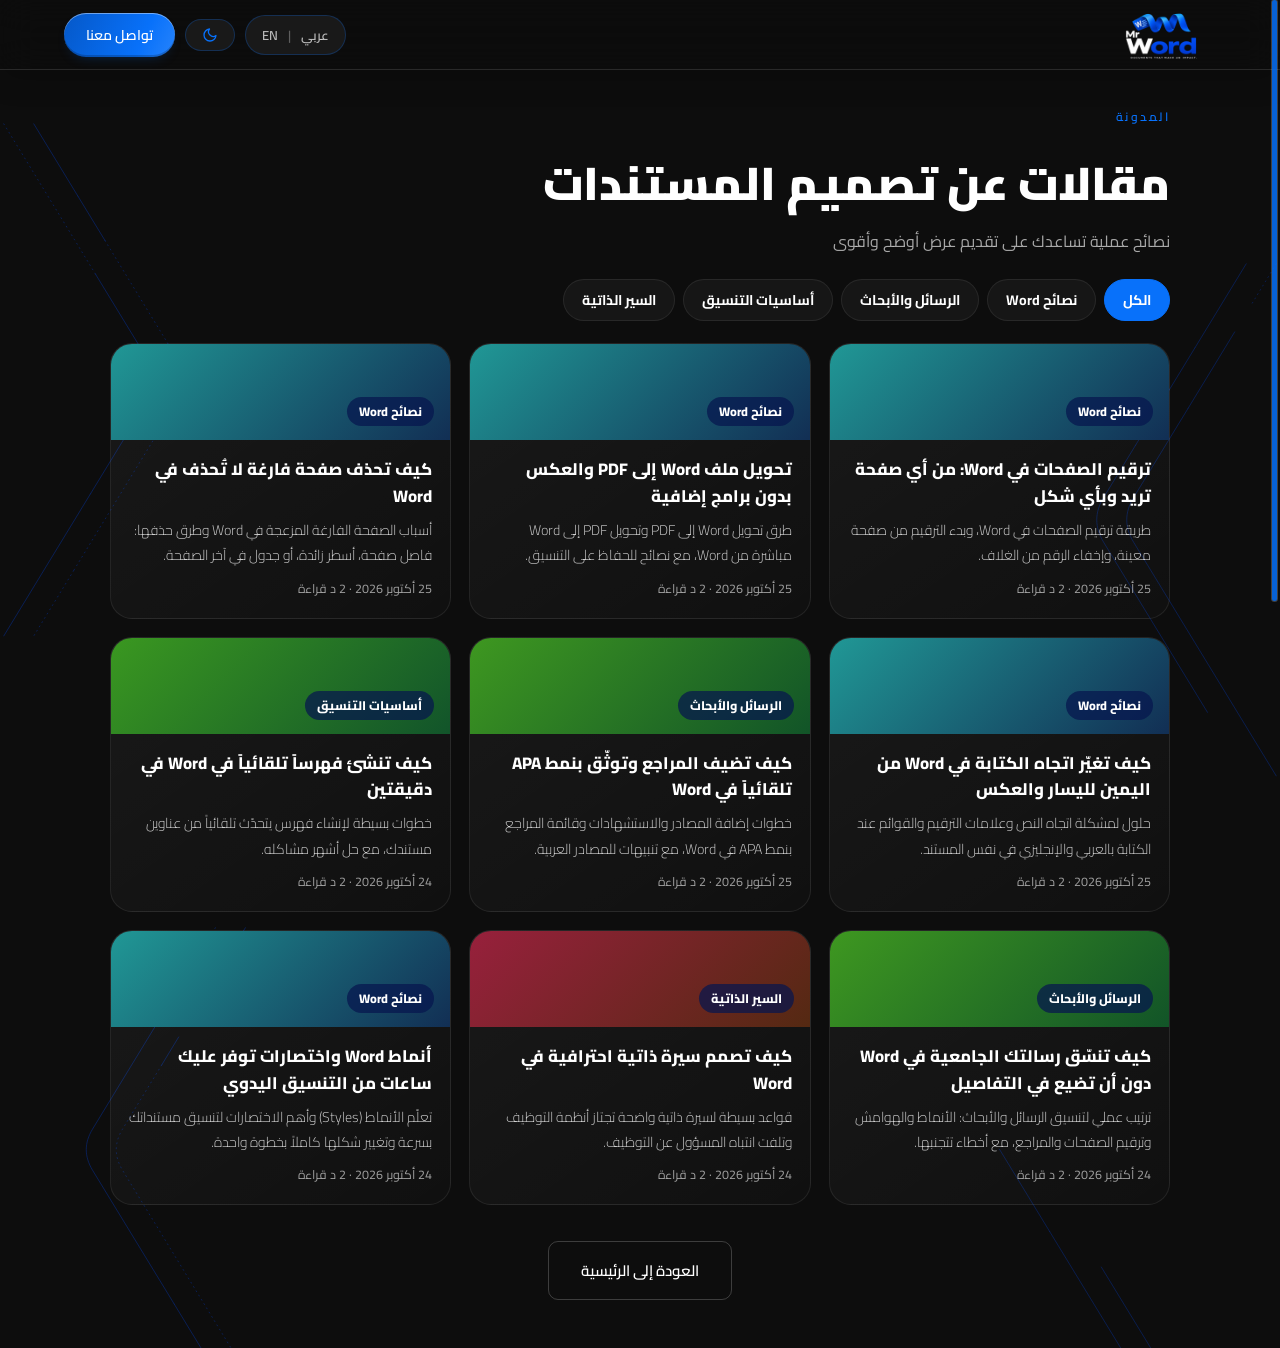
==== commit c11fa356: "update" ====
--- a/blog.html
+++ b/blog.html
@@ -49,8 +49,8 @@
     </nav>
     <main class="bl-main">
       <div class="section-header" style="margin-bottom: 24px; text-align: start;"><div><div class="section-label">المدونة</div><h1 class="section-title" style="margin-top: 12px;">مقالات عن تصميم المستندات</h1><p class="section-subtitle" style="margin-top: 8px;">نصائح عملية تساعدك على تقديم عرض أوضح وأقوى</p></div></div>
-      <div class="bl-chips" id="blChips"><button type="button" class="bl-chip on" data-c="">الكل</button><button type="button" class="bl-chip" data-c="أساسيات التنسيق">أساسيات التنسيق</button><button type="button" class="bl-chip" data-c="الرسائل والأبحاث">الرسائل والأبحاث</button><button type="button" class="bl-chip" data-c="السير الذاتية">السير الذاتية</button><button type="button" class="bl-chip" data-c="نصائح Word">نصائح Word</button></div>
-      <div class="bl-grid" id="blGrid"><a class="bl-card" href="blog/automatic-table-of-contents-word.html" data-cat="أساسيات التنسيق"><span class="bl-cov" style="--h:107"><span>أساسيات التنسيق</span></span><span class="bl-cb"><b class="bl-ct">كيف تنشئ فهرساً تلقائياً في Word في دقيقتين</b><span class="bl-cd">خطوات بسيطة لإنشاء فهرس يتحدّث تلقائياً من عناوين مستندك، مع حل أشهر مشاكله.</span><span class="bl-cm">24 أكتوبر 2026 · 2 د قراءة</span></span></a><a class="bl-card" href="blog/format-thesis-in-word.html" data-cat="الرسائل والأبحاث"><span class="bl-cov" style="--h:105"><span>الرسائل والأبحاث</span></span><span class="bl-cb"><b class="bl-ct">كيف تنسّق رسالتك الجامعية في Word دون أن تضيع في التفاصيل</b><span class="bl-cd">ترتيب عملي لتنسيق الرسائل والأبحاث: الأنماط والهوامش وترقيم الصفحات والمراجع، مع أخطاء تتجنبها.</span><span class="bl-cm">24 أكتوبر 2026 · 2 د قراءة</span></span></a><a class="bl-card" href="blog/professional-cv-in-word.html" data-cat="السير الذاتية"><span class="bl-cov" style="--h:346"><span>السير الذاتية</span></span><span class="bl-cb"><b class="bl-ct">كيف تصمم سيرة ذاتية احترافية في Word</b><span class="bl-cd">قواعد بسيطة لسيرة ذاتية واضحة تجتاز أنظمة التوظيف وتلفت انتباه المسؤول عن التوظيف.</span><span class="bl-cm">24 أكتوبر 2026 · 2 د قراءة</span></span></a><a class="bl-card" href="blog/word-styles-and-shortcuts.html" data-cat="نصائح Word"><span class="bl-cov" style="--h:179"><span>نصائح Word</span></span><span class="bl-cb"><b class="bl-ct">أنماط Word واختصارات توفر عليك ساعات من التنسيق اليدوي</b><span class="bl-cd">تعلّم الأنماط (Styles) وأهم الاختصارات لتنسيق مستنداتك بسرعة وتغيير شكلها كاملاً بخطوة واحدة.</span><span class="bl-cm">24 أكتوبر 2026 · 2 د قراءة</span></span></a></div>
+      <div class="bl-chips" id="blChips"><button type="button" class="bl-chip on" data-c="">الكل</button><button type="button" class="bl-chip" data-c="نصائح Word">نصائح Word</button><button type="button" class="bl-chip" data-c="الرسائل والأبحاث">الرسائل والأبحاث</button><button type="button" class="bl-chip" data-c="أساسيات التنسيق">أساسيات التنسيق</button><button type="button" class="bl-chip" data-c="السير الذاتية">السير الذاتية</button></div>
+      <div class="bl-grid" id="blGrid"><a class="bl-card" href="blog/page-numbers-in-word.html" data-cat="نصائح Word"><span class="bl-cov" style="--h:179"><span>نصائح Word</span></span><span class="bl-cb"><b class="bl-ct">ترقيم الصفحات في Word: من أي صفحة تريد وبأي شكل</b><span class="bl-cd">طريقة ترقيم الصفحات في Word، وبدء الترقيم من صفحة معينة، وإخفاء الرقم من الغلاف.</span><span class="bl-cm">25 أكتوبر 2026 · 2 د قراءة</span></span></a><a class="bl-card" href="blog/convert-word-to-pdf.html" data-cat="نصائح Word"><span class="bl-cov" style="--h:179"><span>نصائح Word</span></span><span class="bl-cb"><b class="bl-ct">تحويل ملف Word إلى PDF والعكس بدون برامج إضافية</b><span class="bl-cd">طرق تحويل Word إلى PDF وتحويل PDF إلى Word مباشرة من Word، مع نصائح للحفاظ على التنسيق.</span><span class="bl-cm">25 أكتوبر 2026 · 2 د قراءة</span></span></a><a class="bl-card" href="blog/delete-blank-page-in-word.html" data-cat="نصائح Word"><span class="bl-cov" style="--h:179"><span>نصائح Word</span></span><span class="bl-cb"><b class="bl-ct">كيف تحذف صفحة فارغة لا تُحذف في Word</b><span class="bl-cd">أسباب الصفحة الفارغة المزعجة في Word وطرق حذفها: فاصل صفحة، أسطر زائدة، أو جدول في آخر الصفحة.</span><span class="bl-cm">25 أكتوبر 2026 · 2 د قراءة</span></span></a><a class="bl-card" href="blog/rtl-ltr-text-direction-word.html" data-cat="نصائح Word"><span class="bl-cov" style="--h:179"><span>نصائح Word</span></span><span class="bl-cb"><b class="bl-ct">كيف تغيّر اتجاه الكتابة في Word من اليمين لليسار والعكس</b><span class="bl-cd">حلول لمشكلة اتجاه النص وعلامات الترقيم والقوائم عند الكتابة بالعربي والإنجليزي في نفس المستند.</span><span class="bl-cm">25 أكتوبر 2026 · 2 د قراءة</span></span></a><a class="bl-card" href="blog/apa-references-in-word.html" data-cat="الرسائل والأبحاث"><span class="bl-cov" style="--h:105"><span>الرسائل والأبحاث</span></span><span class="bl-cb"><b class="bl-ct">كيف تضيف المراجع وتوثّق بنمط APA تلقائياً في Word</b><span class="bl-cd">خطوات إضافة المصادر والاستشهادات وقائمة المراجع بنمط APA في Word، مع تنبيهات للمصادر العربية.</span><span class="bl-cm">25 أكتوبر 2026 · 2 د قراءة</span></span></a><a class="bl-card" href="blog/automatic-table-of-contents-word.html" data-cat="أساسيات التنسيق"><span class="bl-cov" style="--h:107"><span>أساسيات التنسيق</span></span><span class="bl-cb"><b class="bl-ct">كيف تنشئ فهرساً تلقائياً في Word في دقيقتين</b><span class="bl-cd">خطوات بسيطة لإنشاء فهرس يتحدّث تلقائياً من عناوين مستندك، مع حل أشهر مشاكله.</span><span class="bl-cm">24 أكتوبر 2026 · 2 د قراءة</span></span></a><a class="bl-card" href="blog/format-thesis-in-word.html" data-cat="الرسائل والأبحاث"><span class="bl-cov" style="--h:105"><span>الرسائل والأبحاث</span></span><span class="bl-cb"><b class="bl-ct">كيف تنسّق رسالتك الجامعية في Word دون أن تضيع في التفاصيل</b><span class="bl-cd">ترتيب عملي لتنسيق الرسائل والأبحاث: الأنماط والهوامش وترقيم الصفحات والمراجع، مع أخطاء تتجنبها.</span><span class="bl-cm">24 أكتوبر 2026 · 2 د قراءة</span></span></a><a class="bl-card" href="blog/professional-cv-in-word.html" data-cat="السير الذاتية"><span class="bl-cov" style="--h:346"><span>السير الذاتية</span></span><span class="bl-cb"><b class="bl-ct">كيف تصمم سيرة ذاتية احترافية في Word</b><span class="bl-cd">قواعد بسيطة لسيرة ذاتية واضحة تجتاز أنظمة التوظيف وتلفت انتباه المسؤول عن التوظيف.</span><span class="bl-cm">24 أكتوبر 2026 · 2 د قراءة</span></span></a><a class="bl-card" href="blog/word-styles-and-shortcuts.html" data-cat="نصائح Word"><span class="bl-cov" style="--h:179"><span>نصائح Word</span></span><span class="bl-cb"><b class="bl-ct">أنماط Word واختصارات توفر عليك ساعات من التنسيق اليدوي</b><span class="bl-cd">تعلّم الأنماط (Styles) وأهم الاختصارات لتنسيق مستنداتك بسرعة وتغيير شكلها كاملاً بخطوة واحدة.</span><span class="bl-cm">24 أكتوبر 2026 · 2 د قراءة</span></span></a></div>
       <p class="bl-back"><a class="btn-outline" href="index.html">العودة إلى الرئيسية</a></p>
     </main>
     <script>
--- a/style.css
+++ b/style.css
@@ -2939,8 +2939,8 @@
 body::after { right: 0; background-image: url('image/flow-b.svg'); background-size: 320px 1900px; background-position: 100% 0; opacity: 0.28; }
 body:has(#home)::before, body:has(#home)::after { top: max(100svh, 600px); }
 @media (max-width: 768px) { body::before, body::after { width: 140px; } body::before { background-size: 140px 656px; } body::after { background-size: 140px 831px; } }
-body.light-mode::before { opacity: 0.26; }
-body.light-mode::after { opacity: 0.22; }
+body.light-mode::before { opacity: 0.34; }
+body.light-mode::after { opacity: 0.3; }
 #process { background: transparent !important; }
 
 /* ───────── v6: إبعاد مروحة الصفحات عن الخط الأوسط في خط القوالب الزمني ───────── */
@@ -3347,8 +3347,8 @@
 }
 
 /* ===== الخطوط المنحنية الجانبية: أوضح قليلاً ===== */
-body::before { opacity: 0.5; }
-body::after { opacity: 0.45; }
+body::before { opacity: 0.62; }
+body::after { opacity: 0.56; }
 
 /* ───── عنوان الهيرو: كتابة حرفاً بحرف بمؤشر وامض مثل محرر Word ───── */
 .hx-title .ln > span { transform: none !important; animation: none !important; }
@@ -3356,3 +3356,5 @@
 .hx-title .ln.tw-cur > span::after { content: ""; display: inline-block; width: 0.07em; height: 0.95em; margin-inline-start: 0.12em; vertical-align: -0.12em; background: currentColor; animation: twBlink 1s steps(1) infinite; }
 @keyframes twBlink { 50% { opacity: 0; } }
 @media (prefers-reduced-motion: reduce) { .hx-title .ln.tw-cur > span::after { animation: none; } }
+
+.hx.tw-wait .hx-title .ln > span { visibility: hidden; }
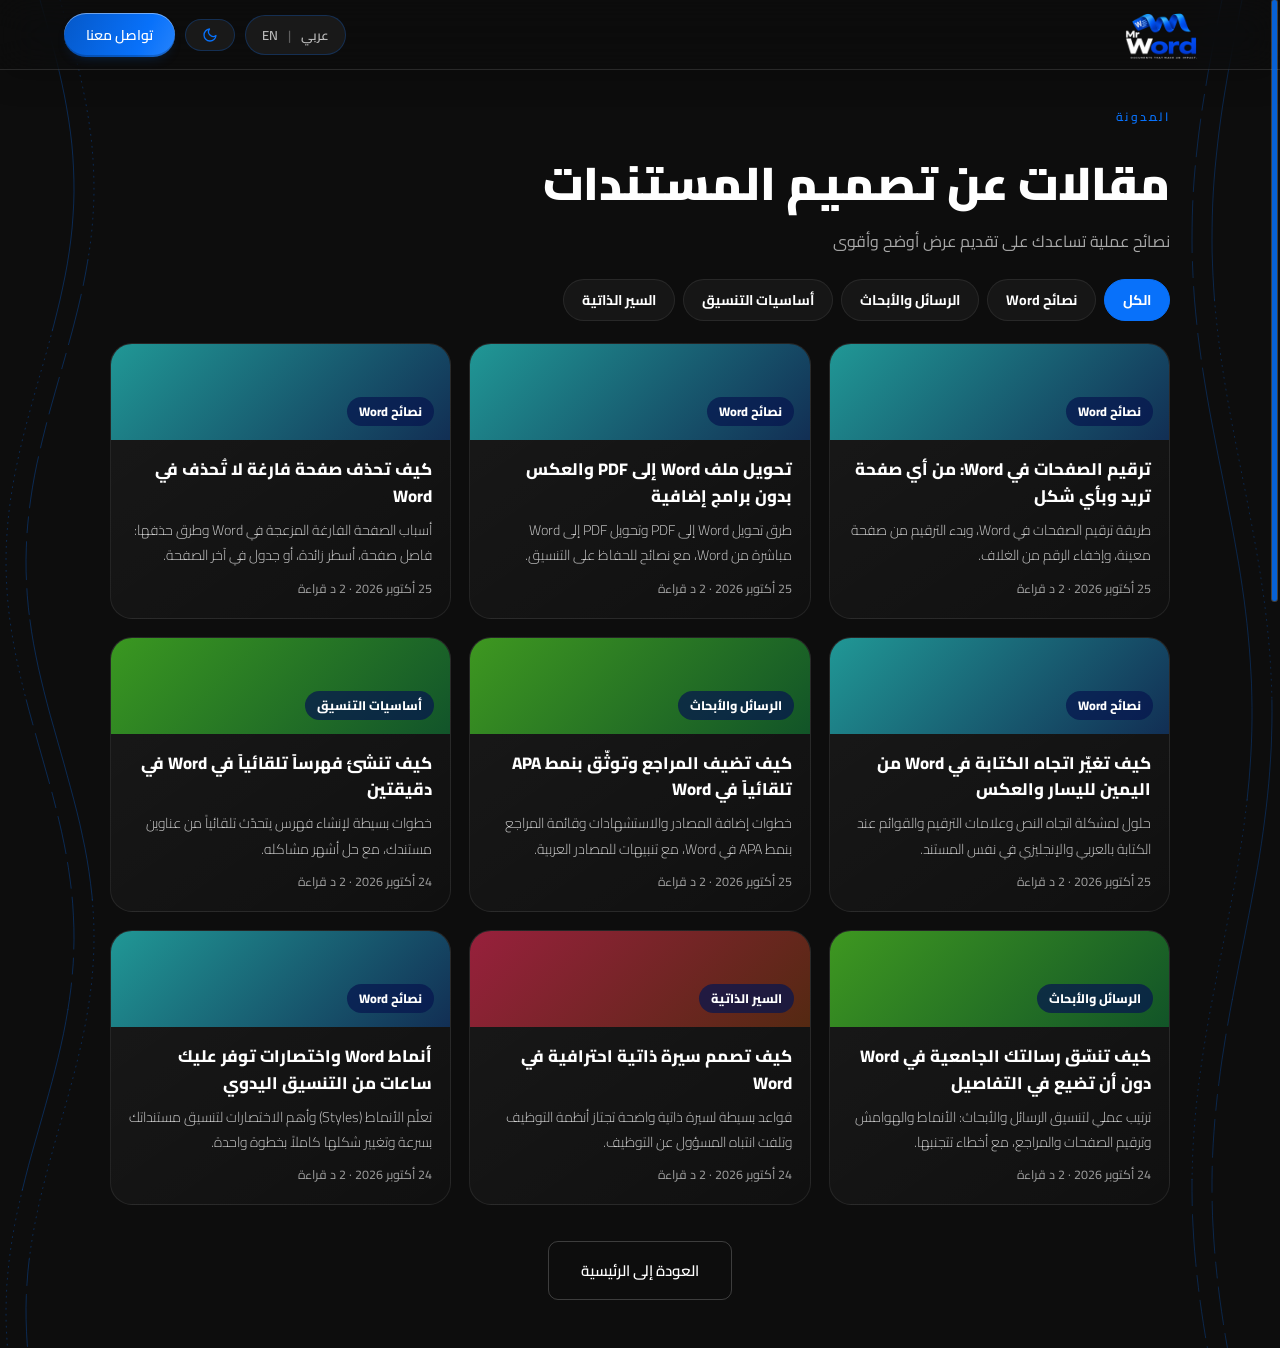
==== commit ed10fa5c: "add domin" ====
--- a/blog.html
+++ b/blog.html
@@ -8,22 +8,22 @@
     <title>مدونة تصميم المستندات | Mr Word</title>
     <meta name="description" content="مقالات عملية عن تنسيق مستندات Word: الفهارس والأنماط والرسائل الجامعية والسير الذاتية ونصائح تختصر وقتك." />
     <meta name="robots" content="index,follow,max-image-preview:large" />
-    <link rel="canonical" href="https://hedaribrahem.github.io/Mr-Word/blog.html" />
+    <link rel="canonical" href="https://mr-word.net/blog.html" />
     <meta name="theme-color" content="#0871FA" />
     <meta property="og:type" content="website" />
     <meta property="og:locale" content="ar_AR" />
     <meta property="og:site_name" content="Mr Word" />
     <meta property="og:title" content="مدونة تصميم المستندات | Mr Word" />
     <meta property="og:description" content="مقالات عملية عن تنسيق مستندات Word: الفهارس والأنماط والرسائل الجامعية والسير الذاتية ونصائح تختصر وقتك." />
-    <meta property="og:url" content="https://hedaribrahem.github.io/Mr-Word/blog.html" />
-    <meta property="og:image" content="https://hedaribrahem.github.io/Mr-Word/image/og-cover.jpg" />
+    <meta property="og:url" content="https://mr-word.net/blog.html" />
+    <meta property="og:image" content="https://mr-word.net/image/og-cover.jpg" />
     <meta property="og:image:width" content="1200" />
     <meta property="og:image:height" content="630" />
     <meta name="twitter:card" content="summary_large_image" />
     <meta name="twitter:title" content="مدونة تصميم المستندات | Mr Word" />
     <meta name="twitter:description" content="مقالات عملية عن تنسيق مستندات Word: الفهارس والأنماط والرسائل الجامعية والسير الذاتية ونصائح تختصر وقتك." />
-    <meta name="twitter:image" content="https://hedaribrahem.github.io/Mr-Word/image/og-cover.jpg" />
-    <script type="application/ld+json">{"@context":"https://schema.org","@graph":[{"@type":"CollectionPage","@id":"https://hedaribrahem.github.io/Mr-Word/blog.html#page","url":"https://hedaribrahem.github.io/Mr-Word/blog.html","name":"مدونة Mr Word","description":"مقالات عملية عن تنسيق مستندات Word: الفهارس والأنماط والرسائل الجامعية والسير الذاتية ونصائح تختصر وقتك.","inLanguage":"ar","isPartOf":{"@id":"https://hedaribrahem.github.io/Mr-Word/#website"},"publisher":{"@id":"https://hedaribrahem.github.io/Mr-Word/#org"}},{"@type":"BreadcrumbList","itemListElement":[{"@type":"ListItem","position":1,"name":"الرئيسية","item":"https://hedaribrahem.github.io/Mr-Word/"},{"@type":"ListItem","position":2,"name":"المدونة","item":"https://hedaribrahem.github.io/Mr-Word/blog.html"}]}]}</script>
+    <meta name="twitter:image" content="https://mr-word.net/image/og-cover.jpg" />
+    <script type="application/ld+json">{"@context":"https://schema.org","@graph":[{"@type":"CollectionPage","@id":"https://mr-word.net/blog.html#page","url":"https://mr-word.net/blog.html","name":"مدونة Mr Word","description":"مقالات عملية عن تنسيق مستندات Word: الفهارس والأنماط والرسائل الجامعية والسير الذاتية ونصائح تختصر وقتك.","inLanguage":"ar","isPartOf":{"@id":"https://mr-word.net/#website"},"publisher":{"@id":"https://mr-word.net/#org"}},{"@type":"BreadcrumbList","itemListElement":[{"@type":"ListItem","position":1,"name":"الرئيسية","item":"https://mr-word.net/"},{"@type":"ListItem","position":2,"name":"المدونة","item":"https://mr-word.net/blog.html"}]}]}</script>
     <link rel="preconnect" href="https://fonts.googleapis.com" />
     <link rel="preconnect" href="https://fonts.gstatic.com" crossorigin />
     <link href="https://fonts.googleapis.com/css2?family=Cairo:wght@300;400;500;600;700;900&family=Tajawal:wght@300;400;500;700;900&display=swap" rel="stylesheet" />
--- a/style.css
+++ b/style.css
@@ -2939,8 +2939,8 @@
 body::after { right: 0; background-image: url('image/flow-b.svg'); background-size: 320px 1900px; background-position: 100% 0; opacity: 0.28; }
 body:has(#home)::before, body:has(#home)::after { top: max(100svh, 600px); }
 @media (max-width: 768px) { body::before, body::after { width: 140px; } body::before { background-size: 140px 656px; } body::after { background-size: 140px 831px; } }
-body.light-mode::before { opacity: 0.34; }
-body.light-mode::after { opacity: 0.3; }
+body.light-mode::before { opacity: 0.3; }
+body.light-mode::after { opacity: 0.26; }
 #process { background: transparent !important; }
 
 /* ───────── v6: إبعاد مروحة الصفحات عن الخط الأوسط في خط القوالب الزمني ───────── */
@@ -3347,8 +3347,8 @@
 }
 
 /* ===== الخطوط المنحنية الجانبية: أوضح قليلاً ===== */
-body::before { opacity: 0.62; }
-body::after { opacity: 0.56; }
+body::before { opacity: 0.54; }
+body::after { opacity: 0.48; }
 
 /* ───── عنوان الهيرو: كتابة حرفاً بحرف بمؤشر وامض مثل محرر Word ───── */
 .hx-title .ln > span { transform: none !important; animation: none !important; }
